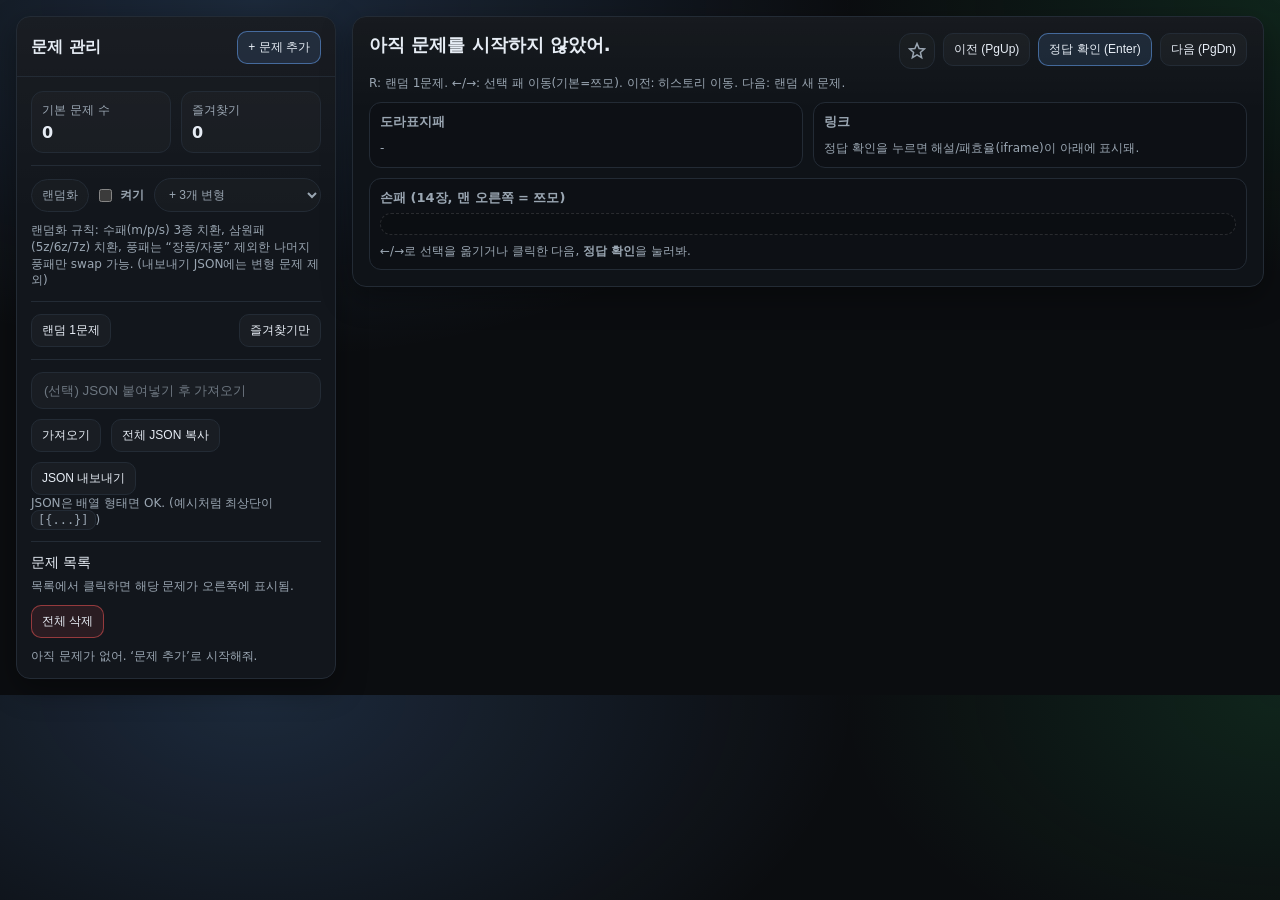
==== index.html @ 734216d0 "rename html" ====
<!doctype html>
<html lang="ko">
<head>
  <meta charset="utf-8" />
  <meta name="viewport" content="width=device-width, initial-scale=1" />
  <title>나니키루 플래시카드</title>
  <style>
    :root{
      --bg:#0b0d10; --panel:#12161c; --panel2:#0f1318;
      --text:#e7edf5; --muted:#9aa6b2; --line:#232b35;
      --accent:#6aa9ff; --good:#2ecc71; --bad:#ff5a5a;
      --shadow: 0 10px 30px rgba(0,0,0,.35);
      --radius: 14px;
      color-scheme: dark;
    }
    *{box-sizing:border-box}
    body{
      margin:0; font-family: ui-sans-serif, system-ui, -apple-system, Segoe UI, Roboto, "Noto Sans KR", sans-serif;
      background: radial-gradient(1000px 600px at 20% 0%, rgba(106,169,255,.18), transparent 60%),
                  radial-gradient(800px 500px at 100% 0%, rgba(46,204,113,.12), transparent 55%),
                  var(--bg);
      color:var(--text);
    }
    a{color:var(--accent); text-decoration:none}
    a:hover{text-decoration:underline}
    code{padding:2px 6px; border:1px solid var(--line); border-radius:8px; background: rgba(255,255,255,.03)}
    .app{
      display:grid;
      grid-template-columns: 320px 1fr;
      gap:16px;
      padding:16px;
      max-width: 1280px;
      margin:0 auto;
    }
    .panel{
      background: linear-gradient(180deg, rgba(255,255,255,.03), transparent 30%), var(--panel);
      border:1px solid var(--line);
      border-radius: var(--radius);
      box-shadow: var(--shadow);
      overflow:hidden;
    }
    .panel .hd{
      padding:14px 14px 12px;
      border-bottom:1px solid var(--line);
      display:flex; align-items:center; justify-content:space-between; gap:10px;
    }
    .panel .hd .title{font-weight:700}
    .panel .bd{padding:14px}
    .btn{
      appearance:none; border:1px solid var(--line);
      background: rgba(255,255,255,.03);
      color:var(--text);
      padding:10px 12px;
      border-radius: 12px;
      cursor:pointer;
      display:inline-flex; align-items:center; gap:8px;
      transition: transform .05s ease, border-color .15s ease, background .15s ease;
      user-select:none;
    }
    .btn:hover{border-color:#34506b; background: rgba(106,169,255,.08)}
    .btn:active{transform: translateY(1px)}
    .btn.primary{border-color: rgba(106,169,255,.5); background: rgba(106,169,255,.12)}
    .btn.danger{border-color: rgba(255,90,90,.5); background: rgba(255,90,90,.10)}
    .btn.small{padding:7px 10px; border-radius:10px; font-size: 12px}
    .btn.icon{padding:8px 10px}
    .row{display:flex; gap:10px; flex-wrap:wrap; align-items:center}
    .col{display:flex; flex-direction:column; gap:10px}
    .muted{color:var(--muted); font-size:12px; line-height:1.4}
    .hr{height:1px; background:var(--line); margin:12px 0}
    .chip{
      display:inline-flex; align-items:center; gap:6px;
      padding:6px 10px; border:1px solid var(--line);
      border-radius: 999px; background: rgba(255,255,255,.03);
      font-size:12px; color:var(--muted);
    }
    .stat{
      display:grid; grid-template-columns: 1fr 1fr;
      gap:10px;
    }
    .stat .box{
      border:1px solid var(--line);
      border-radius: 12px;
      padding:10px;
      background: rgba(255,255,255,.02);
    }
    .stat .k{font-size:12px; color:var(--muted)}
    .stat .v{font-size:16px; font-weight:700; margin-top:4px}

    .list{display:flex; flex-direction:column; gap:10px}
    .item{
      border:1px solid var(--line);
      border-radius: 12px;
      padding:10px;
      background: rgba(0,0,0,.12);
      display:flex; align-items:flex-start; justify-content:space-between; gap:10px;
    }
    .item .meta{display:flex; flex-direction:column; gap:6px}
    .item .name{font-weight:700}

    .star{
      width:36px; height:36px;
      border-radius: 12px;
      display:inline-flex; align-items:center; justify-content:center;
      border:1px solid var(--line);
      background: rgba(255,255,255,.02);
      cursor:pointer;
    }
    .star.on{border-color: rgba(255,211,77,.65); background: rgba(255,211,77,.12)}
    .star svg{width:18px; height:18px}

    .main{display:flex; flex-direction:column; gap:16px}
    .card{
      padding:16px;
      border:1px solid var(--line);
      border-radius: var(--radius);
      background: linear-gradient(180deg, rgba(255,255,255,.03), transparent 35%), var(--panel2);
      box-shadow: var(--shadow);
    }
    .card .top{
      display:flex; justify-content:space-between; align-items:flex-start; gap:10px;
      margin-bottom:12px;
    }
    .h1{font-size:18px; font-weight:800; margin:0 0 6px}
    .meta2{display:flex; flex-wrap:wrap; gap:8px}

    .tilesWrap{
      display:flex; align-items:flex-end; gap:6px; flex-wrap:wrap;
      padding:10px;
      border:1px dashed rgba(255,255,255,.12);
      border-radius: 14px;
      background: rgba(0,0,0,.12);
    }
    .tileBtn{
      border:none; background:transparent; padding:0; cursor:pointer; position:relative; outline:none;
      display:inline-block; /* ✅ 추가: 선택/정답 하이라이트 안정화 */
    }
    .tileBtn.selected::after{
      content:""; position:absolute; inset:-4px;
      border:2px solid rgba(106,169,255,.9);
      border-radius: 12px; pointer-events:none;
      box-shadow: 0 0 0 3px rgba(106,169,255,.15);
    }
    .tileBtn.correct::after{
      content:""; position:absolute; inset:-4px;
      border:2px solid rgba(46,204,113,.95);
      border-radius: 12px; pointer-events:none;
      box-shadow: 0 0 0 3px rgba(46,204,113,.15);
    }
    .tileBtn.wrong::after{
      content:""; position:absolute; inset:-4px;
      border:2px solid rgba(255,90,90,.95);
      border-radius: 12px; pointer-events:none;
      box-shadow: 0 0 0 3px rgba(255,90,90,.12);
    }

    .tileFace{
      width:54px;
      height:80px;
      border-radius:10px;
      border:1px solid rgba(255,255,255,.10);
      box-shadow: 0 6px 18px rgba(0,0,0,.25);
      position:relative;
      overflow:hidden;
      background-color:#ffffff;
      background-image: url("https://raw.githubusercontent.com/FluffyStuff/riichi-mahjong-tiles/master/Regular/Front.svg");
      background-repeat:no-repeat;
      background-position:center;
      background-size:cover;
    }
    .tileSvg{
      position:absolute; inset:0; width:100%; height:100%;
      display:block; object-fit:contain; pointer-events:none;
    }
    .tileTextFallback{
      position:absolute; inset:0; display:flex; align-items:center; justify-content:center;
      font-weight:900; color:#111;
    }
    .tileBtn.tsumo .tileFace{
      transform: translateY(-6px);
      border-color: rgba(106,169,255,.4);
    }

    .result{
      margin-top:12px;
      border:1px solid var(--line);
      border-radius: 14px;
      padding:12px;
      background: rgba(255,255,255,.02);
      display:flex;
      flex-direction:column;
      gap:10px;
    }
    .result .rowLine{display:flex; flex-wrap:wrap; gap:10px; align-items:center}
    .badge{
      padding:6px 10px; border-radius:999px;
      border:1px solid var(--line);
      background: rgba(255,255,255,.03);
      font-size:12px; color:var(--muted);
    }
    .badge.good{border-color: rgba(46,204,113,.4); color: #bff3d2; background: rgba(46,204,113,.10)}
    .badge.bad{border-color: rgba(255,90,90,.45); color: #ffd2d2; background: rgba(255,90,90,.10)}
    .twoCol{display:grid; grid-template-columns: 1fr 1fr; gap:10px}
    .box{
      border:1px solid var(--line);
      border-radius: 12px;
      padding:10px;
      background: rgba(0,0,0,.14);
    }
    .box h3{margin:0 0 6px; font-size:13px; color:var(--muted); font-weight:700}
    .box .big{font-size:14px; line-height:1.5; white-space:pre-wrap}

    /* Modal */
    .modalOverlay{
      position:fixed; inset:0;
      background: rgba(0,0,0,.58);
      display:none;
      align-items:flex-start;
      justify-content:center;
      padding:16px;
      z-index:1000;
      overflow:auto;
    }
    .modalOverlay.show{display:flex}
    .modal{
      width:min(860px, 100%);
      background: var(--panel);
      border:1px solid var(--line);
      border-radius: 18px;
      box-shadow: var(--shadow);
      overflow:hidden;

      margin:16px auto;
      max-height: calc(100vh - 32px);
      display:flex;
      flex-direction:column;
    }
    .modal .hd{
      padding:14px 16px;
      border-bottom:1px solid var(--line);
      display:flex; align-items:center; justify-content:space-between; gap:10px;
    }
    .modal .bd{
      padding:16px;
      overflow:auto;
    }
    .modal .ft{
      padding:14px 16px;
      border-top:1px solid var(--line);
      display:flex; align-items:center; justify-content:space-between; gap:10px;
      background: rgba(0,0,0,.10);
      position:sticky; bottom:0;
    }
    .grid{display:grid; grid-template-columns: 1fr 1fr; gap:12px}
    .field{display:flex; flex-direction:column; gap:6px}
    label{font-size:12px; color:var(--muted); font-weight:700}
    input, select, textarea{
      width:100%;
      padding:10px 12px;
      border-radius: 12px;
      border:1px solid var(--line);
      background: rgba(255,255,255,.03);
      color: var(--text);
      outline:none;
    }
    select, option{
      background-color:#12161c;
      color:#e7edf5;
    }
    textarea{min-height: 180px; resize: vertical}
    input::placeholder, textarea::placeholder{color: rgba(154,166,178,.65)}
    .help{font-size:12px; color: var(--muted)}
    .footerNote{font-size:12px; color: var(--muted); line-height:1.4}
    .pill{
      padding:7px 10px;
      border-radius: 999px;
      border:1px solid var(--line);
      background: rgba(255,255,255,.02);
      font-size:12px;
      color: var(--muted);
    }

    #problemList{
      max-height: 52vh;
      overflow:auto;
      padding-right:6px;
    }
    #problemList::-webkit-scrollbar{ width:10px; }
    #problemList::-webkit-scrollbar-thumb{
      background: rgba(255,255,255,.10);
      border-radius: 999px;
    }
    #problemList::-webkit-scrollbar-thumb:hover{ background: rgba(255,255,255,.18); }

    @media (max-width: 900px){
      .app{grid-template-columns: 1fr}
      .grid{grid-template-columns: 1fr}
      .twoCol{grid-template-columns: 1fr}
    }
  </style>
</head>

<body>
  <div class="app">
    <section class="panel">
      <div class="hd">
        <div class="title">문제 관리</div>
        <button class="btn primary small" id="btnOpenAdd">+ 문제 추가</button>
      </div>
      <div class="bd">
        <div class="stat">
          <div class="box">
            <div class="k">기본 문제 수</div>
            <div class="v" id="statBase">0</div>
          </div>
          <div class="box">
            <div class="k">즐겨찾기</div>
            <div class="v" id="statFav">0</div>
          </div>
        </div>

        <div class="hr"></div>

        <div class="col">
          <div class="row">
            <span class="pill">랜덤화</span>
            <label style="display:flex; align-items:center; gap:8px; margin:0; font-size:12px; color:var(--muted); font-weight:700">
              <input type="checkbox" id="toggleRandomize" style="width:auto; margin:0" />
              켜기
            </label>
            <select id="randomizeCount" class="pill" style="flex:1; padding:8px 10px">
              <option value="1">기본만</option>
              <option value="3" selected>+ 3개 변형</option>
              <option value="5">+ 5개 변형</option>
              <option value="10">+ 10개 변형</option>
            </select>
          </div>
          <div class="muted">
            랜덤화 규칙: 수패(m/p/s) 3종 치환, 삼원패(5z/6z/7z) 치환,
            풍패는 “장풍/자풍” 제외한 나머지 풍패만 swap 가능.
            (내보내기 JSON에는 변형 문제 제외)
          </div>
        </div>

        <div class="hr"></div>

        <div class="row" style="justify-content:space-between">
          <button class="btn small" id="btnStart">랜덤 1문제</button>
          <button class="btn small" id="btnStartFav">즐겨찾기만</button>
        </div>

        <div class="hr"></div>

        <div class="row">
          <input id="importJsonText" placeholder="(선택) JSON 붙여넣기 후 가져오기" />
          <button class="btn small" id="btnImport">가져오기</button>
          <button class="btn small" id="btnCopyAllJsonMain">전체 JSON 복사</button>
          <button class="btn small" id="btnDownloadAllJsonMain">JSON 내보내기</button>
        </div>
        <div class="muted">JSON은 배열 형태면 OK. (예시처럼 최상단이 <code>[{...}]</code>)</div>

        <div class="hr"></div>

        <div class="row" style="justify-content:space-between; align-items:flex-end">
          <div class="col" style="gap:6px">
            <div class="title" style="font-size:14px">문제 목록</div>
            <div class="muted">목록에서 클릭하면 해당 문제가 오른쪽에 표시됨.</div>
          </div>
          <button class="btn danger small" id="btnClearAll">전체 삭제</button>
        </div>

        <div class="list" id="problemList" style="margin-top:10px"></div>
      </div>
    </section>

    <main class="main">
      <section class="card" id="flashcard">
        <div class="top">
          <div>
            <h1 class="h1" id="qTitle">아직 문제를 시작하지 않았어.</h1>
            <div class="meta2" id="qMeta"></div>
          </div>

          <div class="row" style="gap:8px; align-items:flex-start">
            <button class="star" id="btnFavInCard" title="현재 문제 즐겨찾기">
              <svg viewBox="0 0 24 24" fill="none" stroke="#9aa6b2" stroke-width="2">
                <path d="M12 17.3l-6.18 3.7 1.64-7.03L2 9.24l7.19-.61L12 2l2.81 6.63 7.19.61-5.46 4.73 1.64 7.03z"/>
              </svg>
            </button>
            <button class="btn small" id="btnPrev" disabled title="이전: 방금까지 풀었던 문제 히스토리로 이동 (PgUp)">이전 (PgUp)</button>
            <button class="btn primary small" id="btnReveal" disabled title="정답 확인 (Enter)">정답 확인 (Enter)</button>
            <button class="btn small" id="btnNext" disabled title="다음: 랜덤으로 새 문제를 가져옴 (PgDn)">다음 (PgDn)</button>
          </div>
        </div>

        <div class="muted" style="margin-top:-6px; margin-bottom:10px">
          R: 랜덤 1문제. ←/→: 선택 패 이동(기본=쯔모). 이전: 히스토리 이동. 다음: 랜덤 새 문제.
        </div>

        <div class="twoCol">
          <div class="box">
            <h3>도라표지패</h3>
            <div class="rowLine" id="doraBox"></div>
          </div>
          <div class="box">
            <h3>링크</h3>
            <div class="rowLine" id="linksBox">
              <span class="muted">정답 확인을 누르면 해설/패효율(iframe)이 아래에 표시돼.</span>
            </div>
          </div>
        </div>

        <div style="height:10px"></div>

        <div class="box">
          <h3>손패 (14장, 맨 오른쪽 = 쯔모)</h3>
          <div class="tilesWrap" id="tiles"></div>
          <div class="muted" style="margin-top:8px">←/→로 선택을 옮기거나 클릭한 다음, <b>정답 확인</b>을 눌러봐.</div>
        </div>

        <div class="result" id="result" style="display:none"></div>
      </section>
    </main>
  </div>

  <div class="modalOverlay" id="modalOverlay" aria-hidden="true">
    <div class="modal" role="dialog" aria-modal="true" aria-labelledby="modalTitle">
      <div class="hd">
        <div class="title" id="modalTitle">문제 추가</div>
        <button class="btn icon" id="btnCloseModal" aria-label="닫기">✕</button>
      </div>

      <div class="bd">
        <div class="grid">
          <div class="field">
            <label>문제 이름</label>
            <input id="fTitle" placeholder="예: 타쯔오버에서 뭐 버리나?" />
          </div>

          <div class="field">
            <label>장풍(국)</label>
            <select id="fRound">
              <option>동1국</option><option>동2국</option><option>동3국</option><option>동4국</option>
              <option>남1국</option><option>남2국</option><option>남3국</option><option>남4국</option>
            </select>
          </div>

          <div class="field">
            <label>현재 순</label>
            <select id="fTurn"></select>
            <div class="help">예: 1순, 2순… (여기서는 숫자만 저장)</div>
          </div>

          <div class="field">
            <label>자풍</label>
            <select id="fSeatWind">
              <option value="동">동</option>
              <option value="남">남</option>
              <option value="서" selected>서</option>
              <option value="북">북</option>
            </select>
          </div>

          <div class="field">
            <label>도라표지패</label>
            <input id="fDora" placeholder="예: 9s / 0p / 7z" />
            <div class="help">m/p/s/z 표기. 적5는 0.</div>
          </div>

          <div class="field">
            <label>정답(버릴 패)</label>
            <input id="fAnswer" placeholder="예: 1m (여러개면 1m,9m 처럼)" />
          </div>

          <div class="field" style="grid-column: 1 / -1">
            <label>패 상황 (한 줄)</label>
            <input id="fHand" placeholder="예: 129m0789p3468s44z7m" />
            <div class="help">
              m=만, p=통, s=삭, z=자패(1z동 2z남 3z서 4z북 5z백 6z발 7z중), 적도라=0. 맨 오른쪽이 쯔모패.
            </div>
          </div>

          <div class="field" style="grid-column: 1 / -1">
            <label>해설 링크 (선택)</label>
            <input id="fLink" placeholder="예: https://..." />
          </div>

          <div class="field" style="grid-column: 1 / -1">
            <label>문제 해설 글 (선택, 길게)</label>
            <textarea id="fExplanation" placeholder="해설을 여기에 적어도 되고, 링크만 넣어도 돼."></textarea>
          </div>
        </div>

        <div class="hr"></div>

        <div class="row" style="justify-content:space-between">
          <div class="footerNote">※ 패효율 iframe은 자동 생성(표시만 안 함): <code>https://tenhou.net/2/?q=손패</code></div>
          <div class="row">
            <button class="btn small" id="btnCopyCurrentJsonInModal">현재 JSON 복사</button>
          </div>
        </div>
      </div>

      <div class="ft">
        <div class="muted">저장 시 로컬스토리지에 보관됨.</div>
        <div class="row">
          <button class="btn" id="btnCancelModal">취소</button>
          <button class="btn primary" id="btnSave">저장</button>
        </div>
      </div>
    </div>
  </div>

<script>
const TILESET = {
  base: "https://raw.githubusercontent.com/FluffyStuff/riichi-mahjong-tiles/master/Regular/",
  ext: "svg",
};

function tileAssetNameFromCode(code){
  const m = String(code).match(/^([0-9])([mpsz])$/);
  if(!m) return null;
  const num = m[1];
  const suit = m[2];

  if(suit === "m" || suit === "p" || suit === "s"){
    const suitName = suit === "m" ? "Man" : (suit === "p" ? "Pin" : "Sou");
    if(num === "0") return `${suitName}5-Dora`;
    return `${suitName}${num}`;
  }
  const zMap = { "1":"Ton","2":"Nan","3":"Shaa","4":"Pei","5":"Haku","6":"Hatsu","7":"Chun" };
  return zMap[num] || null;
}
function tileImgUrl(code){
  const name = tileAssetNameFromCode(code);
  if(!name) return null;
  return `${TILESET.base}${name}.${TILESET.ext}`;
}

const LS_KEY = "nanikiru.baseProblems.v1";
function loadBaseProblems(){
  try{
    const raw = localStorage.getItem(LS_KEY);
    if(!raw) return [];
    const arr = JSON.parse(raw);
    if(!Array.isArray(arr)) return [];
    return arr;
  }catch{ return []; }
}
function saveBaseProblems(arr){
  localStorage.setItem(LS_KEY, JSON.stringify(arr));
}

const SUITS = new Set(["m","p","s","z"]);
const WIND_KR = ["동","남","서","북"];
function cleanMpsz(str){
  return (str||"").trim().replace(/\s+/g,"").replace(/\|/g,"");
}
function parseMpszHand(handStr){
  const s = cleanMpsz(handStr);
  let digits = "";
  const tiles = [];
  for(const ch of s){
    if(/[0-9]/.test(ch)){ digits += ch; continue; }
    if(SUITS.has(ch)){
      if(!digits) throw new Error("수패/자패 숫자 뒤에 m/p/s/z가 와야 해.");
      for(const d of digits) tiles.push(`${d}${ch}`);
      digits = "";
      continue;
    }
    throw new Error(`허용되지 않는 문자: ${ch}`);
  }
  if(digits) throw new Error("마지막에 m/p/s/z가 빠졌어.");
  return tiles;
}
function isTileCode(t){
  return /^[0-9][mpsz]$/.test(t);
}
function normalizeRound(roundStr){ return roundStr; }
function tenhouUrlFromHand(handStr){
  const q = encodeURIComponent(cleanMpsz(handStr));
  return `https://tenhou.net/2/?q=${q}`;
}

const SUIT_PRIORITY = { m: 0, p: 1, s: 2, z: 3 };
function sortKey(tile){
  const num = parseInt(tile[0], 10);
  const suit = tile[1];
  const n = (num === 0 ? 5 : num);
  return [SUIT_PRIORITY[suit] ?? 9, n, tile];
}
function orderTilesForDisplay(handStr){
  const tiles = parseMpszHand(handStr);
  if(tiles.length === 0) return tiles;
  const tsumo = tiles[tiles.length - 1];
  const rest = tiles.slice(0, -1);
  rest.sort((a,b)=>{
    const ka = sortKey(a), kb = sortKey(b);
    for(let i=0;i<ka.length;i++){
      if(ka[i] < kb[i]) return -1;
      if(ka[i] > kb[i]) return 1;
    }
    return 0;
  });
  return [...rest, tsumo];
}

function roundWindFromRound(roundStr){
  if(String(roundStr).startsWith("동")) return "1z";
  if(String(roundStr).startsWith("남")) return "2z";
  return "1z";
}
function seatWindToZ(seatWindKr){
  const idx = WIND_KR.indexOf(seatWindKr);
  return `${idx+1}z`;
}
function applyMappingToTile(tile, map){
  const m = tile.match(/^([0-9])([mpsz])$/);
  if(!m) return tile;
  const num = m[1], suit = m[2];

  if(suit === "m" || suit === "p" || suit === "s"){
    const newSuit = map.suit?.[suit] || suit;
    return `${num}${newSuit}`;
  }
  const z = `${num}z`;
  if(map.dragon && (z==="5z"||z==="6z"||z==="7z")) return map.dragon[z] || z;
  if(map.wind && (z==="1z"||z==="2z"||z==="3z"||z==="4z")) return map.wind[z] || z;
  return z;
}
function tilesToMpszString(tiles){
  let out = "", buf = "", curSuit = null;
  for(const t of tiles){
    const m = t.match(/^([0-9])([mpsz])$/);
    if(!m) continue;
    const d = m[1], s = m[2];
    if(curSuit === null){ curSuit = s; buf = d; }
    else if(s === curSuit){ buf += d; }
    else{ out += buf + curSuit; curSuit = s; buf = d; }
  }
  if(curSuit !== null) out += buf + curSuit;
  return out;
}
function applyMappingToHandStr(handStr, map){
  const tiles = parseMpszHand(handStr);
  const mapped = tiles.map(t => applyMappingToTile(t, map));
  return tilesToMpszString(mapped);
}
function randomPermutation(arr){
  const a = [...arr];
  for(let i=a.length-1;i>0;i--){
    const j = Math.floor(Math.random()*(i+1));
    [a[i],a[j]] = [a[j],a[i]];
  }
  return a;
}
function makeRandomMapForProblem(base){
  const suits = ["m","p","s"];
  const perm = randomPermutation(suits);
  const suitMap = { m: perm[0], p: perm[1], s: perm[2] };

  const dragons = ["5z","6z","7z"];
  const dperm = randomPermutation(dragons);
  const dragonMap = { "5z": dperm[0], "6z": dperm[1], "7z": dperm[2] };

  const fixed = new Set([roundWindFromRound(base.round), seatWindToZ(base.seatWind)]);
  const winds = ["1z","2z","3z","4z"];
  const free = winds.filter(w => !fixed.has(w));
  const windMap = {};
  if(free.length === 2 && Math.random() < 0.5){
    windMap[free[0]] = free[1];
    windMap[free[1]] = free[0];
  }
  return { suit: suitMap, dragon: dragonMap, wind: windMap };
}
function makeVariantProblem(base){
  const map = makeRandomMapForProblem(base);
  const v = structuredClone(base);
  v._isVariant = true;
  v._baseId = base.id;
  v._map = map;
  v.hand = applyMappingToHandStr(base.hand, map);
  v.answer = applyMappingToTile(base.answer, map);
  v.doraIndicator = applyMappingToTile(base.doraIndicator, map);
  return v;
}

let baseProblems = loadBaseProblems();
let quizPool = [];
let history = [];
let idx = -1;
let revealed = false;
let selected = null;
let selectedIndex = null;

function rebuildQuizPool(){
  const enable = document.getElementById("toggleRandomize").checked;
  const n = parseInt(document.getElementById("randomizeCount").value, 10) || 1;
  const pool = [];
  for(const p of baseProblems){
    pool.push({...p, _isVariant:false});
    if(enable && n > 1){
      for(let i=0;i<n;i++) pool.push(makeVariantProblem(p));
    }
  }
  quizPool = pool;
}

const $ = (id)=>document.getElementById(id);

function setStats(){
  $("statBase").textContent = baseProblems.length;
  $("statFav").textContent = baseProblems.filter(p=>p.isFavorite).length;
}

function getBaseProblemRefFromAny(q){
  if(!q) return null;
  const id = q._isVariant ? q._baseId : q.id;
  return baseProblems.find(p => p.id === id) || null;
}

function setStarButtonVisual(isOn){
  const btn = $("btnFavInCard");
  if(!btn) return;
  btn.classList.toggle("on", !!isOn);
  const svg = btn.querySelector("svg");
  if(svg){
    svg.setAttribute("fill", isOn ? "#ffd34d" : "none");
    svg.setAttribute("stroke", isOn ? "#ffd34d" : "#9aa6b2");
  }
}

function syncCardFavoriteButton(){
  const q = history[idx];
  const ref = getBaseProblemRefFromAny(q);
  setStarButtonVisual(ref ? !!ref.isFavorite : false);
}

function loadSpecificProblem(baseProblem){
  if(!baseProblem) return;
  history = [{...baseProblem, _isVariant:false}];
  idx = 0;
  renderCurrent();
}

function renderProblemList(){
  const root = $("problemList");
  root.innerHTML = "";
  if(baseProblems.length === 0){
    const div = document.createElement("div");
    div.className = "muted";
    div.textContent = "아직 문제가 없어. ‘문제 추가’로 시작해줘.";
    root.appendChild(div);
    return;
  }

  for(const p of baseProblems){
    const it = document.createElement("div");
    it.className = "item";
    it.style.cursor = "pointer";
    it.title = "클릭하면 이 문제를 불러옵니다";
    it.addEventListener("click", ()=> loadSpecificProblem(p));

    const left = document.createElement("div");
    left.className = "meta";

    const name = document.createElement("div");
    name.className = "name";
    name.textContent = p.title || "(제목 없음)";
    left.appendChild(name);

    const right = document.createElement("div");
    right.className = "row";
    right.style.gap = "8px";

    const star = document.createElement("button");
    star.className = "star" + (p.isFavorite ? " on": "");
    star.innerHTML = `
      <svg viewBox="0 0 24 24" fill="${p.isFavorite ? "#ffd34d":"none"}" stroke="${p.isFavorite ? "#ffd34d":"#9aa6b2"}" stroke-width="2">
        <path d="M12 17.3l-6.18 3.7 1.64-7.03L2 9.24l7.19-.61L12 2l2.81 6.63 7.19.61-5.46 4.73 1.64 7.03z"/>
      </svg>
    `;
    star.title = "즐겨찾기";
    star.addEventListener("click", (e)=>{
      e.stopPropagation();
      p.isFavorite = !p.isFavorite;
      saveBaseProblems(baseProblems);
      setStats();
      renderProblemList();
      syncCardFavoriteButton();
    });

    const del = document.createElement("button");
    del.className = "btn small danger";
    del.textContent = "삭제";
    del.addEventListener("click", (e)=>{
      e.stopPropagation();
      if(!confirm("이 문제를 삭제할까?")) return;
      baseProblems = baseProblems.filter(x=>x.id !== p.id);
      saveBaseProblems(baseProblems);
      setStats();
      renderProblemList();
      rebuildQuizPool();

      const cur = history[idx];
      if(cur && ((!cur._isVariant && cur.id === p.id) || (cur._isVariant && cur._baseId === p.id))){
        history = [];
        idx = -1;
        setCardEmpty();
      }
    });

    right.appendChild(star);
    right.appendChild(del);

    it.appendChild(left);
    it.appendChild(right);
    root.appendChild(it);
  }
}

function tileEl(tile, opts={}){
  const btn = document.createElement("button");
  btn.className = "tileBtn" + (opts.tsumo ? " tsumo" : "");
  btn.type = "button";
  btn.dataset.tile = tile;

  const face = document.createElement("div");
  face.className = "tileFace";

  const url = tileImgUrl(tile);
  const img = document.createElement("img");
  img.className = "tileSvg";
  img.alt = tile;
  if(url) img.src = url;

  img.onerror = () => {
    const t = document.createElement("div");
    t.className = "tileTextFallback";
    t.textContent = tile;
    face.appendChild(t);
    img.remove();
  };

  face.appendChild(img);
  btn.appendChild(face);
  return btn;
}

function setCardEmpty(){
  $("qTitle").textContent = "아직 문제를 시작하지 않았어.";
  $("qMeta").innerHTML = "";
  $("tiles").innerHTML = "";
  $("doraBox").innerHTML = `<span class="muted">-</span>`;
  $("linksBox").innerHTML = `<span class="muted">정답 확인을 누르면 해설/패효율(iframe)이 아래에 표시돼.</span>`;
  $("result").style.display = "none";
  $("btnReveal").disabled = true;
  $("btnNext").disabled = true;
  $("btnPrev").disabled = true;
  setStarButtonVisual(false);

  revealed = false;
  selected = null;
  selectedIndex = null;
}

function highlightSelectedTile(){
  const all = [...$("tiles").querySelectorAll(".tileBtn")];
  all.forEach(x=>x.classList.remove("selected"));
  if(selectedIndex === null) return;
  const b = all.find(x => Number(x.dataset.index) === selectedIndex);
  if(b) b.classList.add("selected");
}

function renderCurrent(){
  const p = history[idx];
  if(!p){ setCardEmpty(); return; }

  revealed = false;
  $("result").style.display = "none";
  $("btnReveal").disabled = false;
  $("btnNext").disabled = true;
  $("btnPrev").disabled = idx <= 0;

  $("qTitle").textContent = p.title || "(제목 없음)";
  $("qMeta").innerHTML = "";
  const meta = [`${p.round}`, `${p.turn}순`, `자풍 ${p.seatWind}`, p._isVariant ? "랜덤화 변형" : "기본 문제"];
  for(const m of meta){
    const sp = document.createElement("span");
    sp.className = "chip";
    sp.textContent = m;
    $("qMeta").appendChild(sp);
  }

  $("doraBox").innerHTML = "";
  if(p.doraIndicator && isTileCode(p.doraIndicator)){
    $("doraBox").appendChild(tileEl(p.doraIndicator, {tsumo:false}));
    const t = document.createElement("span");
    t.className = "badge";
    t.textContent = p.doraIndicator;
    $("doraBox").appendChild(t);
  }else{
    $("doraBox").innerHTML = `<span class="muted">도라표지패가 없거나 형식이 잘못됨</span>`;
  }

  $("linksBox").innerHTML = `<span class="muted">정답 확인을 누르면 해설 링크/패효율(iframe)이 표시돼.</span>`;

  const tiles = orderTilesForDisplay(p.hand);
  $("tiles").innerHTML = "";

  tiles.forEach((t,i)=>{
    const btn = tileEl(t, {tsumo: i === tiles.length-1});
    btn.dataset.index = String(i);

    btn.addEventListener("click", ()=>{
      if(revealed) return;
      selectedIndex = i;
      selected = tiles[selectedIndex];
      highlightSelectedTile();
    });

    $("tiles").appendChild(btn);
  });

  // ✅ 기본 선택 = 쯔모
  selectedIndex = tiles.length ? tiles.length - 1 : null;
  selected = (selectedIndex !== null) ? tiles[selectedIndex] : null;
  highlightSelectedTile();

  syncCardFavoriteButton();
}

function escapeHtml(s){
  return String(s)
    .replaceAll("&","&amp;")
    .replaceAll("<","&lt;")
    .replaceAll(">","&gt;")
    .replaceAll('"',"&quot;")
    .replaceAll("'","&#39;");
}

function parseAnswerList(answerStr){
  const s = String(answerStr || "");
  const matches = s.match(/[0-9][mpsz]/g);
  return matches ? [...new Set(matches)] : [];
}

function reveal(){
  const p = history[idx];
  if(!p) return;

  // 기본 선택(쯔모) 포함
  if(selectedIndex === null || !selected){
    alert("선택된 패가 없어. (버그)"); 
    return;
  }

  revealed = true;

  const answers = parseAnswerList(p.answer);
  const correctOne = answers[0] || p.answer;
  const ok = answers.length ? answers.includes(selected) : (selected === p.answer);

  const btns = [...$("tiles").querySelectorAll(".tileBtn")];
  btns.forEach(b=>b.classList.remove("correct","wrong"));

  // ✅ 내가 고른 '그 인덱스' 버튼에 하이라이트
  const pickedBtn = btns.find(b => Number(b.dataset.index) === selectedIndex);
  if(pickedBtn) pickedBtn.classList.add(ok ? "correct" : "wrong");

  // ✅ 오답이면 정답패(여러 장 있어도 1장만) 녹색 하이라이트
  if(!ok){
    const correctBtn = btns.find(b => (b.dataset.tile || "").trim() === String(correctOne).trim());
    if(correctBtn) correctBtn.classList.add("correct");
  }

  const tenhou = tenhouUrlFromHand(p.hand) + "#m2";

  $("result").style.display = "flex";
  $("result").innerHTML = `
    <div class="rowLine">
      <span class="badge ${ok ? "good":"bad"}">${ok ? "정답!" : "오답"}</span>
      <span class="badge">내 선택: <b>${selected}</b></span>
      <span class="badge">정답: <b>${escapeHtml(answers.length ? answers.join(", ") : p.answer)}</b></span>
      <span class="badge">도라표지: <b>${p.doraIndicator || "-"}</b></span>
    </div>

    <div class="rowLine" style="margin-top:2px">
      <span class="badge">해설 링크</span>
      ${
        p.explanationLink
          ? `<a href="${p.explanationLink}" target="_blank" rel="noreferrer">${p.explanationLink}</a>`
          : `<span class="muted">없음</span>`
      }
    </div>

    <div class="twoCol">
      <div class="box">
        <h3>해설</h3>
        <div class="big">${p.explanation ? escapeHtml(p.explanation) : `<span class="muted">해설 글 없음</span>`}</div>
      </div>

      <div class="box">
        <h3>패효율 (Tenhou iframe)</h3>
        <iframe
          title="Tenhou"
          src="${tenhou}"
          style="width:100%; height:520px; border:1px solid var(--line); border-radius:12px; background:#fff"
          loading="lazy"
          referrerpolicy="no-referrer"
        ></iframe>
        <div class="muted" style="margin-top:6px">
          ※ iframe 내부 텍스트 자동 복사/읽기는 동일 출처 정책 때문에 불가.
        </div>
      </div>
    </div>
  `;

  $("btnNext").disabled = false;
}

function pickRandom(pool){
  if(pool.length === 0) return null;
  return pool[Math.floor(Math.random()*pool.length)];
}
function startRandom(favoritesOnly=false){
  rebuildQuizPool();
  const pool = favoritesOnly ? quizPool.filter(p=>p.isFavorite && !p._isVariant) : quizPool;
  if(pool.length === 0){
    alert("선택한 조건의 문제가 없어. (즐겨찾기만 시작이면 즐겨찾기 문제를 먼저 추가해줘)");
    return;
  }
  const q = pickRandom(pool);
  history = [q];
  idx = 0;
  renderCurrent();
}
function nextRandom(){
  rebuildQuizPool();
  const pool = quizPool;
  if(pool.length === 0) return;
  const q = pickRandom(pool);
  history = history.slice(0, idx+1);
  history.push(q);
  idx++;
  renderCurrent();
}
function prev(){
  if(idx <= 0) return;
  idx--;
  renderCurrent();
}

function openModal(){
  $("modalOverlay").classList.add("show");
  $("modalOverlay").setAttribute("aria-hidden","false");
}
function closeModal(){
  $("modalOverlay").classList.remove("show");
  $("modalOverlay").setAttribute("aria-hidden","true");
}
function resetAddForm(){
  $("fTitle").value = "";
  $("fRound").value = "동1국";
  $("fTurn").value = "1";
  $("fSeatWind").value = "서";
  $("fDora").value = "";
  $("fHand").value = "";
  $("fAnswer").value = "";
  $("fLink").value = "";
  $("fExplanation").value = "";
}

function saveFromForm(){
  const title = $("fTitle").value.trim();
  const round = normalizeRound($("fRound").value);
  const turn = parseInt($("fTurn").value, 10) || 1;
  const seatWind = $("fSeatWind").value;
  const dora = cleanMpsz($("fDora").value);
  const hand = cleanMpsz($("fHand").value);
  const answer = cleanMpsz($("fAnswer").value);
  const explanationLink = $("fLink").value.trim();
  const explanation = $("fExplanation").value;

  if(!hand) { alert("패 상황을 입력해줘."); return; }
  let tiles;
  try{ tiles = parseMpszHand(hand); }
  catch(e){ alert("패 상황 형식 오류: " + e.message); return; }
  if(tiles.length !== 14){
    alert(`손패는 14장이어야 해. 지금은 ${tiles.length}장으로 인식됨.`);
    return;
  }

  const answers = parseAnswerList(answer);
  if(answers.length === 0){
    alert("정답은 예: 1m / 0p / 7z (여러개면 1m,9m) 처럼 입력해줘.");
    return;
  }
  if(!dora || !isTileCode(dora)){
    alert("도라표지패는 예: 9s / 0p / 7z 처럼 2글자 형태로 입력해줘.");
    return;
  }
  if(!WIND_KR.includes(seatWind)){
    alert("자풍은 동/남/서/북 중 하나여야 해.");
    return;
  }

  const problem = {
    id: crypto.randomUUID(),
    title,
    round,
    turn,
    seatWind,
    doraIndicator: dora,
    hand,
    answer: answers.join(","),
    explanationLink,
    explanation,
    isFavorite: false,
  };

  baseProblems.unshift(problem);
  saveBaseProblems(baseProblems);
  setStats();
  renderProblemList();
  rebuildQuizPool();
  closeModal();
}

function exportJsonArrayForUser(){
  return baseProblems.map(p => ({
    title: p.title || "",
    round: p.round,
    turn: p.turn,
    seatWind: p.seatWind,
    doraIndicator: p.doraIndicator,
    hand: p.hand,
    answer: p.answer,
    explanationLink: p.explanationLink || "",
    explanation: p.explanation || "",
    isFavorite: !!p.isFavorite,
  }));
}
async function copyAllJson(){
  const text = JSON.stringify(exportJsonArrayForUser(), null, 2);
  try{
    await navigator.clipboard.writeText(text);
    alert("전체 JSON을 클립보드에 복사했어.");
  }catch{
    prompt("복사가 막혔어. 아래를 복사해줘:", text);
  }
}
function downloadAllJson(){
  const text = JSON.stringify(exportJsonArrayForUser(), null, 2);
  const blob = new Blob([text], {type:"application/json"});
  const url = URL.createObjectURL(blob);
  const a = document.createElement("a");
  a.href = url;
  a.download = "nanikiru_problems.json";
  document.body.appendChild(a);
  a.click();
  a.remove();
  URL.revokeObjectURL(url);
}
async function copyCurrentJsonFromForm(){
  const obj = {
    title: $("fTitle").value.trim(),
    round: normalizeRound($("fRound").value),
    turn: parseInt($("fTurn").value, 10) || 1,
    seatWind: $("fSeatWind").value,
    doraIndicator: cleanMpsz($("fDora").value),
    hand: cleanMpsz($("fHand").value),
    answer: cleanMpsz($("fAnswer").value),
    explanationLink: $("fLink").value.trim(),
    explanation: $("fExplanation").value,
    isFavorite: false
  };
  const text = JSON.stringify(obj, null, 2);
  try{
    await navigator.clipboard.writeText(text);
    alert("현재 입력중인 내용을 단일 JSON으로 복사했어.");
  }catch{
    prompt("복사가 막혔어. 아래를 복사해줘:", text);
  }
}
function importFromText(txt){
  let data;
  try{ data = JSON.parse(txt); }
  catch{ alert("JSON 파싱 실패"); return; }

  const arr = Array.isArray(data) ? data : (Array.isArray(data.problems) ? data.problems : null);
  if(!arr){ alert("가져올 JSON이 배열 형태가 아니야."); return; }

  const imported = [];
  for(const raw of arr){
    if(!raw) continue;

    const title = (raw.title ?? "").toString();
    const round = normalizeRound((raw.round ?? "동1국").toString());
    const turn = parseInt(raw.turn ?? 1, 10) || 1;
    const seatWind = (raw.seatWind ?? "동").toString();
    const dora = cleanMpsz(raw.doraIndicator ?? "");
    const hand = cleanMpsz(raw.hand ?? "");
    const answer = String(raw.answer ?? "");
    const explanationLink = (raw.explanationLink ?? "").toString();
    const explanation = (raw.explanation ?? "").toString();
    const isFavorite = !!raw.isFavorite;

    try{
      const tiles = parseMpszHand(hand);
      if(tiles.length !== 14) continue;
      const answers = parseAnswerList(answer);
      if(answers.length === 0) continue;
      if(!isTileCode(dora)) continue;
      if(!WIND_KR.includes(seatWind)) continue;

      imported.push({
        id: crypto.randomUUID(),
        title, round, turn, seatWind,
        doraIndicator: dora,
        hand,
        answer: answers.join(","),
        explanationLink, explanation, isFavorite,
      });
    }catch{}
  }

  if(imported.length === 0){
    alert("유효한 문제를 하나도 가져오지 못했어. (손패14장/정답/도라 형식 확인)");
    return;
  }

  baseProblems = [...imported, ...baseProblems];
  saveBaseProblems(baseProblems);
  setStats();
  renderProblemList();
  rebuildQuizPool();
  alert(`${imported.length}개 문제를 가져왔어.`);
}

function isTypingInInput(){
  const el = document.activeElement;
  if(!el) return false;
  const tag = el.tagName;
  return tag === "INPUT" || tag === "TEXTAREA" || el.isContentEditable;
}
window.addEventListener("keydown", (e)=>{
  const modalOpen = $("modalOverlay")?.classList.contains("show");
  if(modalOpen) return;
  if(isTypingInInput()) return;

  if(e.key === "Enter"){
    const btn = $("btnReveal");
    if(btn && !btn.disabled){ e.preventDefault(); btn.click(); }
  }
  if(e.key === "PageDown"){
    const btn = $("btnNext");
    if(btn && !btn.disabled){ e.preventDefault(); btn.click(); }
  }
  if(e.key === "PageUp"){
    const btn = $("btnPrev");
    if(btn && !btn.disabled){ e.preventDefault(); btn.click(); }
  }

  // ✅ R 키로 랜덤 1문제
  if(e.key === "r" || e.key === "R"){
    const btn = $("btnStart");
    if(btn && !btn.disabled){ e.preventDefault(); btn.click(); }
  }

  // ✅ 좌/우 화살표로 선택 이동
  if(e.key === "ArrowLeft" || e.key === "ArrowRight"){
    if(revealed) return;
    const btns = [...$("tiles").querySelectorAll(".tileBtn")];
    if(btns.length === 0) return;

    if(selectedIndex === null) selectedIndex = btns.length - 1;

    if(e.key === "ArrowLeft") selectedIndex = Math.max(0, selectedIndex - 1);
    if(e.key === "ArrowRight") selectedIndex = Math.min(btns.length - 1, selectedIndex + 1);

    selected = btns[selectedIndex]?.dataset.tile || selected;

    btns.forEach(b=>b.classList.remove("selected"));
    const picked = btns.find(b=>Number(b.dataset.index)===selectedIndex);
    if(picked) picked.classList.add("selected");

    e.preventDefault();
  }
});

function init(){
  const turnSel = $("fTurn");
  for(let i=1;i<=18;i++){
    const opt = document.createElement("option");
    opt.value = String(i);
    opt.textContent = `${i}순`;
    turnSel.appendChild(opt);
  }
  turnSel.value = "1";

  $("btnOpenAdd").addEventListener("click", ()=>{ resetAddForm(); openModal(); });
  $("btnCloseModal").addEventListener("click", closeModal);
  $("btnCancelModal").addEventListener("click", closeModal);
  $("modalOverlay").addEventListener("click", (e)=>{ if(e.target === $("modalOverlay")) closeModal(); });
  window.addEventListener("keydown", (e)=>{ if(e.key === "Escape" && $("modalOverlay").classList.contains("show")) closeModal(); });

  $("btnSave").addEventListener("click", saveFromForm);
  $("btnCopyCurrentJsonInModal").addEventListener("click", copyCurrentJsonFromForm);

  $("btnImport").addEventListener("click", ()=>{
    const txt = $("importJsonText").value.trim();
    if(!txt){ alert("가져올 JSON을 먼저 붙여넣어줘."); return; }
    importFromText(txt);
    $("importJsonText").value = "";
  });

  $("btnCopyAllJsonMain").addEventListener("click", copyAllJson);
  $("btnDownloadAllJsonMain").addEventListener("click", downloadAllJson);

  $("btnClearAll").addEventListener("click", ()=>{
    if(!confirm("정말 전체 삭제할까? (되돌리기 어려움)")) return;
    baseProblems = [];
    saveBaseProblems(baseProblems);
    setStats();
    renderProblemList();
    rebuildQuizPool();
    history = [];
    idx = -1;
    setCardEmpty();
  });

  $("btnStart").addEventListener("click", ()=>startRandom(false));
  $("btnStartFav").addEventListener("click", ()=>startRandom(true));

  $("btnReveal").addEventListener("click", reveal);
  $("btnNext").addEventListener("click", nextRandom);
  $("btnPrev").addEventListener("click", prev);

  $("btnFavInCard").addEventListener("click", ()=>{
    const q = history[idx];
    const ref = getBaseProblemRefFromAny(q);
    if(!ref) return;
    ref.isFavorite = !ref.isFavorite;
    saveBaseProblems(baseProblems);
    setStats();
    renderProblemList();
    syncCardFavoriteButton();
  });

  $("toggleRandomize").addEventListener("change", rebuildQuizPool);
  $("randomizeCount").addEventListener("change", rebuildQuizPool);

  setStats();
  renderProblemList();
  rebuildQuizPool();
  setCardEmpty();
}
init();
</script>
</body>
</html>
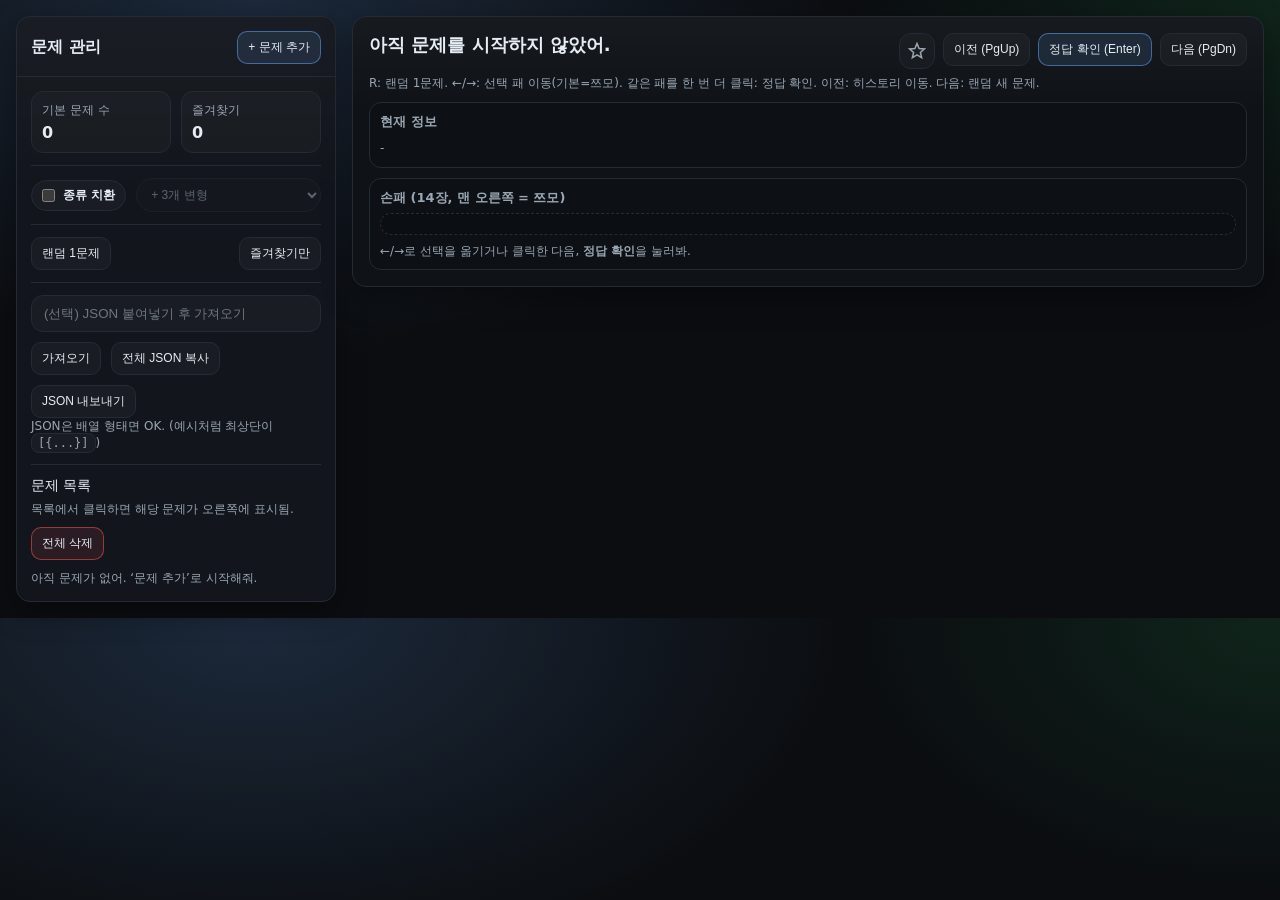
==== commit 250dffb7: "remove unused components" ====
--- a/index.html
+++ b/index.html
@@ -132,7 +132,7 @@
     }
     .tileBtn{
       border:none; background:transparent; padding:0; cursor:pointer; position:relative; outline:none;
-      display:inline-block; /* ✅ 추가: 선택/정답 하이라이트 안정화 */
+      display:inline-block;
     }
     .tileBtn.selected::after{
       content:""; position:absolute; inset:-4px;
@@ -209,6 +209,35 @@
     .box h3{margin:0 0 6px; font-size:13px; color:var(--muted); font-weight:700}
     .box .big{font-size:14px; line-height:1.5; white-space:pre-wrap}
 
+    /* 종류 치환 레이블 */
+    .swapLabel{
+      display:flex;
+      align-items:center;
+      gap:8px;
+      margin:0;
+      font-size:12px;
+      color:var(--text);
+      font-weight:800;
+      cursor:pointer;
+      padding:6px 10px;
+      border:1px solid var(--line);
+      border-radius:999px;
+      background: rgba(255,255,255,.03);
+      user-select:none;
+    }
+    .swapLabel:hover{
+      border-color:#34506b;
+      background: rgba(106,169,255,.08);
+    }
+    .swapLabel input{
+      width:auto;
+      margin:0;
+    }
+    select:disabled{
+      opacity:.55;
+      cursor:not-allowed;
+    }
+
     /* Modal */
     .modalOverlay{
       position:fixed; inset:0;
@@ -322,22 +351,17 @@
 
         <div class="col">
           <div class="row">
-            <span class="pill">랜덤화</span>
-            <label style="display:flex; align-items:center; gap:8px; margin:0; font-size:12px; color:var(--muted); font-weight:700">
-              <input type="checkbox" id="toggleRandomize" style="width:auto; margin:0" />
-              켜기
+            <label class="swapLabel" title="수패, 객풍패, 삼원패를 무작위로 치환합니다.">
+              <input type="checkbox" id="toggleRandomize" />
+              종류 치환
             </label>
+
             <select id="randomizeCount" class="pill" style="flex:1; padding:8px 10px">
               <option value="1">기본만</option>
               <option value="3" selected>+ 3개 변형</option>
               <option value="5">+ 5개 변형</option>
               <option value="10">+ 10개 변형</option>
             </select>
-          </div>
-          <div class="muted">
-            랜덤화 규칙: 수패(m/p/s) 3종 치환, 삼원패(5z/6z/7z) 치환,
-            풍패는 “장풍/자풍” 제외한 나머지 풍패만 swap 가능.
-            (내보내기 JSON에는 변형 문제 제외)
           </div>
         </div>
 
@@ -393,19 +417,14 @@
         </div>
 
         <div class="muted" style="margin-top:-6px; margin-bottom:10px">
-          R: 랜덤 1문제. ←/→: 선택 패 이동(기본=쯔모). 이전: 히스토리 이동. 다음: 랜덤 새 문제.
+          R: 랜덤 1문제. ←/→: 선택 패 이동(기본=쯔모). 같은 패를 한 번 더 클릭: 정답 확인. 이전: 히스토리 이동. 다음: 랜덤 새 문제.
         </div>
 
-        <div class="twoCol">
+        <!-- ✅ 도라표지패 박스(현재 정보 통합)만 유지 -->
+        <div class="twoCol" style="grid-template-columns: 1fr;">
           <div class="box">
-            <h3>도라표지패</h3>
+            <h3>현재 정보</h3>
             <div class="rowLine" id="doraBox"></div>
-          </div>
-          <div class="box">
-            <h3>링크</h3>
-            <div class="rowLine" id="linksBox">
-              <span class="muted">정답 확인을 누르면 해설/패효율(iframe)이 아래에 표시돼.</span>
-            </div>
           </div>
         </div>
 
@@ -493,7 +512,7 @@
         <div class="hr"></div>
 
         <div class="row" style="justify-content:space-between">
-          <div class="footerNote">※ 패효율 iframe은 자동 생성(표시만 안 함): <code>https://tenhou.net/2/?q=손패</code></div>
+          <div class="footerNote">※ 패효율 iframe은 정답 확인 시 자동 표시됨.</div>
           <div class="row">
             <button class="btn small" id="btnCopyCurrentJsonInModal">현재 JSON 복사</button>
           </div>
@@ -851,7 +870,6 @@
   $("qMeta").innerHTML = "";
   $("tiles").innerHTML = "";
   $("doraBox").innerHTML = `<span class="muted">-</span>`;
-  $("linksBox").innerHTML = `<span class="muted">정답 확인을 누르면 해설/패효율(iframe)이 아래에 표시돼.</span>`;
   $("result").style.display = "none";
   $("btnReveal").disabled = true;
   $("btnNext").disabled = true;
@@ -871,6 +889,41 @@
   if(b) b.classList.add("selected");
 }
 
+function parseAnswerList(answerStr){
+  const s = String(answerStr || "");
+  const matches = s.match(/[0-9][mpsz]/g);
+  return matches ? [...new Set(matches)] : [];
+}
+
+function escapeHtml(s){
+  return String(s)
+    .replaceAll("&","&amp;")
+    .replaceAll("<","&lt;")
+    .replaceAll(">","&gt;")
+    .replaceAll('"',"&quot;")
+    .replaceAll("'","&#39;");
+}
+
+/* ✅ Enter / 버튼 / 재클릭 동작을 완전히 통일 */
+function attemptReveal(){
+  const p = history[idx];
+  if(!p) return;
+
+  if($("btnReveal")?.disabled) return;
+  if(revealed) return;
+
+  const btns = [...$("tiles").querySelectorAll(".tileBtn")];
+  if(btns.length === 0) return;
+
+  if(selectedIndex === null || selectedIndex >= btns.length){
+    selectedIndex = btns.length - 1;
+    selected = btns[selectedIndex]?.dataset.tile || selected;
+    highlightSelectedTile();
+  }
+
+  reveal();
+}
+
 function renderCurrent(){
   const p = history[idx];
   if(!p){ setCardEmpty(); return; }
@@ -882,8 +935,15 @@
   $("btnPrev").disabled = idx <= 0;
 
   $("qTitle").textContent = p.title || "(제목 없음)";
+
+  /* ✅ qMeta 중복 제거: 기본/변형 + 즐겨찾기만 */
   $("qMeta").innerHTML = "";
-  const meta = [`${p.round}`, `${p.turn}순`, `자풍 ${p.seatWind}`, p._isVariant ? "랜덤화 변형" : "기본 문제"];
+  const ref = getBaseProblemRefFromAny(p);
+  const meta = [
+    p._isVariant ? "종류 치환(변형)" : "기본 문제",
+    ref?.isFavorite ? "★ 즐겨찾기" : null
+  ].filter(Boolean);
+
   for(const m of meta){
     const sp = document.createElement("span");
     sp.className = "chip";
@@ -891,7 +951,24 @@
     $("qMeta").appendChild(sp);
   }
 
+  /* ✅ 도라표지 박스에 국/순/자풍/도라 표시를 통합 */
   $("doraBox").innerHTML = "";
+
+  const b1 = document.createElement("span");
+  b1.className = "badge";
+  b1.textContent = p.round;
+  $("doraBox").appendChild(b1);
+
+  const b2 = document.createElement("span");
+  b2.className = "badge";
+  b2.textContent = `${p.turn}순`;
+  $("doraBox").appendChild(b2);
+
+  const b3 = document.createElement("span");
+  b3.className = "badge";
+  b3.textContent = `자풍 ${p.seatWind}`;
+  $("doraBox").appendChild(b3);
+
   if(p.doraIndicator && isTileCode(p.doraIndicator)){
     $("doraBox").appendChild(tileEl(p.doraIndicator, {tsumo:false}));
     const t = document.createElement("span");
@@ -899,10 +976,11 @@
     t.textContent = p.doraIndicator;
     $("doraBox").appendChild(t);
   }else{
-    $("doraBox").innerHTML = `<span class="muted">도라표지패가 없거나 형식이 잘못됨</span>`;
-  }
-
-  $("linksBox").innerHTML = `<span class="muted">정답 확인을 누르면 해설 링크/패효율(iframe)이 표시돼.</span>`;
+    const m = document.createElement("span");
+    m.className = "muted";
+    m.textContent = "도라표지패가 없거나 형식이 잘못됨";
+    $("doraBox").appendChild(m);
+  }
 
   const tiles = orderTilesForDisplay(p.hand);
   $("tiles").innerHTML = "";
@@ -913,6 +991,13 @@
 
     btn.addEventListener("click", ()=>{
       if(revealed) return;
+
+      /* ✅ 이미 선택된 패를 다시 클릭하면 바로 정답 확인(Enter/버튼과 동일) */
+      if(selectedIndex === i){
+        attemptReveal();
+        return;
+      }
+
       selectedIndex = i;
       selected = tiles[selectedIndex];
       highlightSelectedTile();
@@ -921,7 +1006,7 @@
     $("tiles").appendChild(btn);
   });
 
-  // ✅ 기본 선택 = 쯔모
+  /* ✅ 기본 선택 = 쯔모 */
   selectedIndex = tiles.length ? tiles.length - 1 : null;
   selected = (selectedIndex !== null) ? tiles[selectedIndex] : null;
   highlightSelectedTile();
@@ -929,32 +1014,18 @@
   syncCardFavoriteButton();
 }
 
-function escapeHtml(s){
-  return String(s)
-    .replaceAll("&","&amp;")
-    .replaceAll("<","&lt;")
-    .replaceAll(">","&gt;")
-    .replaceAll('"',"&quot;")
-    .replaceAll("'","&#39;");
-}
-
-function parseAnswerList(answerStr){
-  const s = String(answerStr || "");
-  const matches = s.match(/[0-9][mpsz]/g);
-  return matches ? [...new Set(matches)] : [];
-}
-
 function reveal(){
   const p = history[idx];
   if(!p) return;
 
-  // 기본 선택(쯔모) 포함
+  if(revealed) return;
+  revealed = true;
+  $("btnReveal").disabled = true;
+
   if(selectedIndex === null || !selected){
-    alert("선택된 패가 없어. (버그)"); 
+    alert("선택된 패가 없어. (버그)");
     return;
   }
-
-  revealed = true;
 
   const answers = parseAnswerList(p.answer);
   const correctOne = answers[0] || p.answer;
@@ -963,11 +1034,11 @@
   const btns = [...$("tiles").querySelectorAll(".tileBtn")];
   btns.forEach(b=>b.classList.remove("correct","wrong"));
 
-  // ✅ 내가 고른 '그 인덱스' 버튼에 하이라이트
+  /* ✅ 내가 고른 '그 인덱스' 버튼에 하이라이트 */
   const pickedBtn = btns.find(b => Number(b.dataset.index) === selectedIndex);
   if(pickedBtn) pickedBtn.classList.add(ok ? "correct" : "wrong");
 
-  // ✅ 오답이면 정답패(여러 장 있어도 1장만) 녹색 하이라이트
+  /* ✅ 오답이면 정답패(1개) 녹색 하이라이트 */
   if(!ok){
     const correctBtn = btns.find(b => (b.dataset.tile || "").trim() === String(correctOne).trim());
     if(correctBtn) correctBtn.classList.add("correct");
@@ -1243,14 +1314,22 @@
   const tag = el.tagName;
   return tag === "INPUT" || tag === "TEXTAREA" || el.isContentEditable;
 }
+
+function syncRandomizeUi(){
+  const on = $("toggleRandomize").checked;
+  $("randomizeCount").disabled = !on;
+}
+
 window.addEventListener("keydown", (e)=>{
   const modalOpen = $("modalOverlay")?.classList.contains("show");
   if(modalOpen) return;
   if(isTypingInInput()) return;
 
   if(e.key === "Enter"){
-    const btn = $("btnReveal");
-    if(btn && !btn.disabled){ e.preventDefault(); btn.click(); }
+    if($("btnReveal") && !$("btnReveal").disabled){
+      e.preventDefault();
+      attemptReveal();
+    }
   }
   if(e.key === "PageDown"){
     const btn = $("btnNext");
@@ -1260,14 +1339,11 @@
     const btn = $("btnPrev");
     if(btn && !btn.disabled){ e.preventDefault(); btn.click(); }
   }
-
-  // ✅ R 키로 랜덤 1문제
   if(e.key === "r" || e.key === "R"){
     const btn = $("btnStart");
     if(btn && !btn.disabled){ e.preventDefault(); btn.click(); }
   }
 
-  // ✅ 좌/우 화살표로 선택 이동
   if(e.key === "ArrowLeft" || e.key === "ArrowRight"){
     if(revealed) return;
     const btns = [...$("tiles").querySelectorAll(".tileBtn")];
@@ -1279,11 +1355,7 @@
     if(e.key === "ArrowRight") selectedIndex = Math.min(btns.length - 1, selectedIndex + 1);
 
     selected = btns[selectedIndex]?.dataset.tile || selected;
-
-    btns.forEach(b=>b.classList.remove("selected"));
-    const picked = btns.find(b=>Number(b.dataset.index)===selectedIndex);
-    if(picked) picked.classList.add("selected");
-
+    highlightSelectedTile();
     e.preventDefault();
   }
 });
@@ -1332,7 +1404,7 @@
   $("btnStart").addEventListener("click", ()=>startRandom(false));
   $("btnStartFav").addEventListener("click", ()=>startRandom(true));
 
-  $("btnReveal").addEventListener("click", reveal);
+  $("btnReveal").addEventListener("click", attemptReveal);
   $("btnNext").addEventListener("click", nextRandom);
   $("btnPrev").addEventListener("click", prev);
 
@@ -1347,9 +1419,13 @@
     syncCardFavoriteButton();
   });
 
-  $("toggleRandomize").addEventListener("change", rebuildQuizPool);
+  $("toggleRandomize").addEventListener("change", ()=>{
+    syncRandomizeUi();
+    rebuildQuizPool();
+  });
   $("randomizeCount").addEventListener("change", rebuildQuizPool);
 
+  syncRandomizeUi();
   setStats();
   renderProblemList();
   rebuildQuizPool();
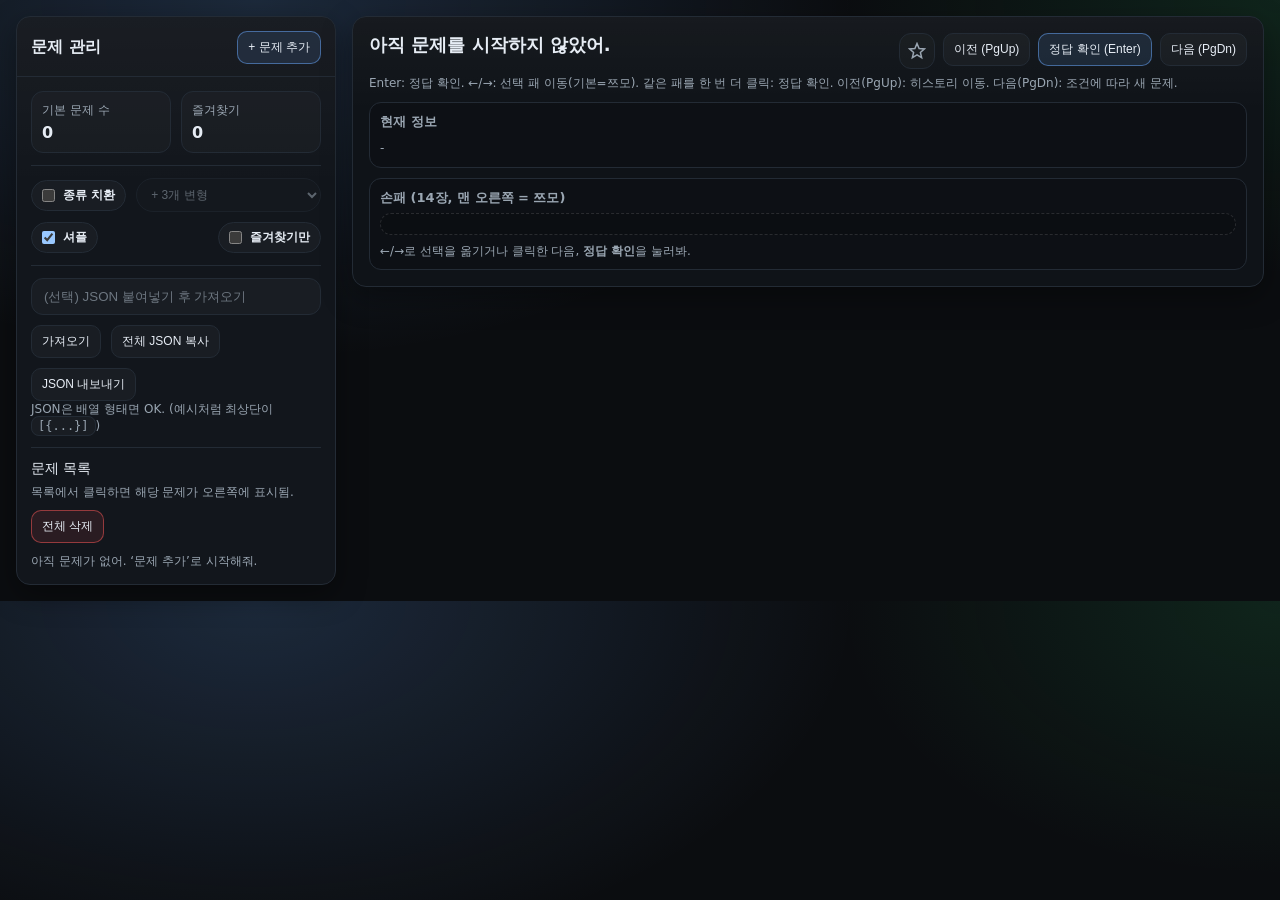
==== commit e0d4ed28: "shuffle, favorites to checkbox" ====
--- a/index.html
+++ b/index.html
@@ -209,7 +209,7 @@
     .box h3{margin:0 0 6px; font-size:13px; color:var(--muted); font-weight:700}
     .box .big{font-size:14px; line-height:1.5; white-space:pre-wrap}
 
-    /* 종류 치환 레이블 */
+    /* 체크박스+레이블 공통 스타일 */
     .swapLabel{
       display:flex;
       align-items:center;
@@ -363,13 +363,18 @@
               <option value="10">+ 10개 변형</option>
             </select>
           </div>
-        </div>
-
-        <div class="hr"></div>
-
-        <div class="row" style="justify-content:space-between">
-          <button class="btn small" id="btnStart">랜덤 1문제</button>
-          <button class="btn small" id="btnStartFav">즐겨찾기만</button>
+
+          <div class="row" style="justify-content:space-between">
+            <label class="swapLabel" title="체크: 다음 문제가 무작위(셔플)로 선택됩니다. 해제: 현재 선택된 문제의 다음 문제를 선택합니다.">
+              <input type="checkbox" id="toggleShuffle" checked />
+              셔플
+            </label>
+
+            <label class="swapLabel" title="체크: 즐겨찾기 문제만 대상으로 문제를 선택합니다.">
+              <input type="checkbox" id="toggleFavOnly" />
+              즐겨찾기만
+            </label>
+          </div>
         </div>
 
         <div class="hr"></div>
@@ -412,15 +417,14 @@
             </button>
             <button class="btn small" id="btnPrev" disabled title="이전: 방금까지 풀었던 문제 히스토리로 이동 (PgUp)">이전 (PgUp)</button>
             <button class="btn primary small" id="btnReveal" disabled title="정답 확인 (Enter)">정답 확인 (Enter)</button>
-            <button class="btn small" id="btnNext" disabled title="다음: 랜덤으로 새 문제를 가져옴 (PgDn)">다음 (PgDn)</button>
+            <button class="btn small" id="btnNext" disabled title="다음: 조건(셔플/즐겨찾기만/종류치환)에 따라 새 문제 선택 (PgDn)">다음 (PgDn)</button>
           </div>
         </div>
 
         <div class="muted" style="margin-top:-6px; margin-bottom:10px">
-          R: 랜덤 1문제. ←/→: 선택 패 이동(기본=쯔모). 같은 패를 한 번 더 클릭: 정답 확인. 이전: 히스토리 이동. 다음: 랜덤 새 문제.
+          Enter: 정답 확인. ←/→: 선택 패 이동(기본=쯔모). 같은 패를 한 번 더 클릭: 정답 확인. 이전(PgUp): 히스토리 이동. 다음(PgDn): 조건에 따라 새 문제.
         </div>
 
-        <!-- ✅ 도라표지패 박스(현재 정보 통합)만 유지 -->
         <div class="twoCol" style="grid-template-columns: 1fr;">
           <div class="box">
             <h3>현재 정보</h3>
@@ -562,6 +566,11 @@
     if(!raw) return [];
     const arr = JSON.parse(raw);
     if(!Array.isArray(arr)) return [];
+    // 기존 저장본에 id가 없을 수 있어 보정
+    for(const p of arr){
+      if(!p.id) p.id = crypto.randomUUID();
+      if(typeof p.isFavorite !== "boolean") p.isFavorite = !!p.isFavorite;
+    }
     return arr;
   }catch{ return []; }
 }
@@ -703,17 +712,26 @@
   return v;
 }
 
+/* ===== 상태 ===== */
 let baseProblems = loadBaseProblems();
-let quizPool = [];
+let quizPool = [];      // base + (옵션) 변형
 let history = [];
 let idx = -1;
 let revealed = false;
 let selected = null;
 let selectedIndex = null;
 
+const $ = (id)=>document.getElementById(id);
+
+/* ===== 필터/모드 ===== */
+function favoritesOnlyOn(){ return $("toggleFavOnly")?.checked; }
+function shuffleOn(){ return $("toggleShuffle")?.checked; }
+
+/* ===== 풀 빌드(종류 치환) ===== */
 function rebuildQuizPool(){
-  const enable = document.getElementById("toggleRandomize").checked;
-  const n = parseInt(document.getElementById("randomizeCount").value, 10) || 1;
+  const enable = $("toggleRandomize").checked;
+  const n = parseInt($("randomizeCount").value, 10) || 1;
+
   const pool = [];
   for(const p of baseProblems){
     pool.push({...p, _isVariant:false});
@@ -724,8 +742,78 @@
   quizPool = pool;
 }
 
-const $ = (id)=>document.getElementById(id);
-
+function syncRandomizeUi(){
+  const on = $("toggleRandomize").checked;
+  $("randomizeCount").disabled = !on;
+}
+
+/* ===== 선택 가능한 기본 리스트(순차용) ===== */
+function getActiveBaseList(){
+  const list = favoritesOnlyOn()
+    ? baseProblems.filter(p => !!p.isFavorite)
+    : baseProblems;
+  return list;
+}
+
+/* ===== 셔플용 풀(필터 적용, 변형 포함 가능) ===== */
+function getActivePoolForShuffle(){
+  const pool = quizPool;
+  if(!favoritesOnlyOn()) return pool;
+
+  const favIds = new Set(baseProblems.filter(p=>p.isFavorite).map(p=>p.id));
+  return pool.filter(q => q._isVariant ? favIds.has(q._baseId) : favIds.has(q.id));
+}
+
+/* ===== 현재 문제의 "기본 문제 id" 얻기 ===== */
+function baseIdOf(q){
+  if(!q) return null;
+  return q._isVariant ? q._baseId : q.id;
+}
+
+/* ===== 다음 문제 선택(핵심) ===== */
+function pickRandom(pool, avoidBaseId=null){
+  if(pool.length === 0) return null;
+  if(pool.length === 1) return pool[0];
+
+  // 가능한 경우 현재와 같은 baseId는 한 번 피해보기
+  for(let k=0;k<6;k++){
+    const q = pool[Math.floor(Math.random()*pool.length)];
+    if(avoidBaseId && baseIdOf(q) === avoidBaseId) continue;
+    return q;
+  }
+  return pool[Math.floor(Math.random()*pool.length)];
+}
+
+function pickNextSequentialBase(afterBaseId=null){
+  const list = getActiveBaseList();
+  if(list.length === 0) return null;
+
+  let i = 0;
+  if(afterBaseId){
+    const found = list.findIndex(p => p.id === afterBaseId);
+    i = (found >= 0) ? (found + 1) : 0;
+  }
+  if(i >= list.length) i = 0; // 순환
+  return {...list[i], _isVariant:false};
+}
+
+/* ===== 메인: 다음 문제 생성 ===== */
+function chooseNextQuestion(){
+  rebuildQuizPool();
+
+  const cur = history[idx] || null;
+  const curBaseId = baseIdOf(cur);
+
+  if(shuffleOn()){
+    const pool = getActivePoolForShuffle();
+    return pickRandom(pool, curBaseId);
+  }else{
+    // 순차 모드: 변형은 무시하고 "기본 문제"만 리스트 순서대로
+    return pickNextSequentialBase(curBaseId);
+  }
+}
+
+/* ===== UI ===== */
 function setStats(){
   $("statBase").textContent = baseProblems.length;
   $("statFav").textContent = baseProblems.filter(p=>p.isFavorite).length;
@@ -747,7 +835,6 @@
     svg.setAttribute("stroke", isOn ? "#ffd34d" : "#9aa6b2");
   }
 }
-
 function syncCardFavoriteButton(){
   const q = history[idx];
   const ref = getBaseProblemRefFromAny(q);
@@ -805,7 +892,9 @@
       saveBaseProblems(baseProblems);
       setStats();
       renderProblemList();
+      rebuildQuizPool();
       syncCardFavoriteButton();
+      ensureCurrentStillSelectable();
     });
 
     const del = document.createElement("button");
@@ -814,17 +903,20 @@
     del.addEventListener("click", (e)=>{
       e.stopPropagation();
       if(!confirm("이 문제를 삭제할까?")) return;
-      baseProblems = baseProblems.filter(x=>x.id !== p.id);
+      const delId = p.id;
+      baseProblems = baseProblems.filter(x=>x.id !== delId);
       saveBaseProblems(baseProblems);
       setStats();
       renderProblemList();
       rebuildQuizPool();
 
       const cur = history[idx];
-      if(cur && ((!cur._isVariant && cur.id === p.id) || (cur._isVariant && cur._baseId === p.id))){
+      if(cur && baseIdOf(cur) === delId){
         history = [];
         idx = -1;
         setCardEmpty();
+      }else{
+        ensureCurrentStillSelectable();
       }
     });
 
@@ -904,7 +996,7 @@
     .replaceAll("'","&#39;");
 }
 
-/* ✅ Enter / 버튼 / 재클릭 동작을 완전히 통일 */
+/* Enter / 버튼 / 재클릭 동작 통일 */
 function attemptReveal(){
   const p = history[idx];
   if(!p) return;
@@ -936,14 +1028,12 @@
 
   $("qTitle").textContent = p.title || "(제목 없음)";
 
-  /* ✅ qMeta 중복 제거: 기본/변형 + 즐겨찾기만 */
   $("qMeta").innerHTML = "";
   const ref = getBaseProblemRefFromAny(p);
   const meta = [
     p._isVariant ? "종류 치환(변형)" : "기본 문제",
     ref?.isFavorite ? "★ 즐겨찾기" : null
   ].filter(Boolean);
-
   for(const m of meta){
     const sp = document.createElement("span");
     sp.className = "chip";
@@ -951,7 +1041,6 @@
     $("qMeta").appendChild(sp);
   }
 
-  /* ✅ 도라표지 박스에 국/순/자풍/도라 표시를 통합 */
   $("doraBox").innerHTML = "";
 
   const b1 = document.createElement("span");
@@ -992,7 +1081,6 @@
     btn.addEventListener("click", ()=>{
       if(revealed) return;
 
-      /* ✅ 이미 선택된 패를 다시 클릭하면 바로 정답 확인(Enter/버튼과 동일) */
       if(selectedIndex === i){
         attemptReveal();
         return;
@@ -1006,7 +1094,7 @@
     $("tiles").appendChild(btn);
   });
 
-  /* ✅ 기본 선택 = 쯔모 */
+  // 기본 선택 = 쯔모
   selectedIndex = tiles.length ? tiles.length - 1 : null;
   selected = (selectedIndex !== null) ? tiles[selectedIndex] : null;
   highlightSelectedTile();
@@ -1034,11 +1122,9 @@
   const btns = [...$("tiles").querySelectorAll(".tileBtn")];
   btns.forEach(b=>b.classList.remove("correct","wrong"));
 
-  /* ✅ 내가 고른 '그 인덱스' 버튼에 하이라이트 */
   const pickedBtn = btns.find(b => Number(b.dataset.index) === selectedIndex);
   if(pickedBtn) pickedBtn.classList.add(ok ? "correct" : "wrong");
 
-  /* ✅ 오답이면 정답패(1개) 녹색 하이라이트 */
   if(!ok){
     const correctBtn = btns.find(b => (b.dataset.tile || "").trim() === String(correctOne).trim());
     if(correctBtn) correctBtn.classList.add("correct");
@@ -1089,27 +1175,13 @@
   $("btnNext").disabled = false;
 }
 
-function pickRandom(pool){
-  if(pool.length === 0) return null;
-  return pool[Math.floor(Math.random()*pool.length)];
-}
-function startRandom(favoritesOnly=false){
-  rebuildQuizPool();
-  const pool = favoritesOnly ? quizPool.filter(p=>p.isFavorite && !p._isVariant) : quizPool;
-  if(pool.length === 0){
-    alert("선택한 조건의 문제가 없어. (즐겨찾기만 시작이면 즐겨찾기 문제를 먼저 추가해줘)");
+/* ===== 다음/이전 ===== */
+function nextByMode(){
+  const q = chooseNextQuestion();
+  if(!q){
+    alert("선택 가능한 문제가 없어. (즐겨찾기만 체크 상태인지 확인)");
     return;
   }
-  const q = pickRandom(pool);
-  history = [q];
-  idx = 0;
-  renderCurrent();
-}
-function nextRandom(){
-  rebuildQuizPool();
-  const pool = quizPool;
-  if(pool.length === 0) return;
-  const q = pickRandom(pool);
   history = history.slice(0, idx+1);
   history.push(q);
   idx++;
@@ -1121,6 +1193,7 @@
   renderCurrent();
 }
 
+/* ===== 모달 ===== */
 function openModal(){
   $("modalOverlay").classList.add("show");
   $("modalOverlay").setAttribute("aria-hidden","false");
@@ -1195,8 +1268,11 @@
   renderProblemList();
   rebuildQuizPool();
   closeModal();
-}
-
+
+  ensureCurrentStillSelectable();
+}
+
+/* ===== JSON I/O ===== */
 function exportJsonArrayForUser(){
   return baseProblems.map(p => ({
     title: p.title || "",
@@ -1306,8 +1382,10 @@
   renderProblemList();
   rebuildQuizPool();
   alert(`${imported.length}개 문제를 가져왔어.`);
-}
-
+  ensureCurrentStillSelectable();
+}
+
+/* ===== 입력 포커스 체크 ===== */
 function isTypingInInput(){
   const el = document.activeElement;
   if(!el) return false;
@@ -1315,11 +1393,44 @@
   return tag === "INPUT" || tag === "TEXTAREA" || el.isContentEditable;
 }
 
-function syncRandomizeUi(){
-  const on = $("toggleRandomize").checked;
-  $("randomizeCount").disabled = !on;
-}
-
+/* ===== 조건 변경 시 현재 문제 유효성 보장 ===== */
+function ensureCurrentStillSelectable(){
+  const cur = history[idx] || null;
+  const activeBase = getActiveBaseList();
+
+  if(activeBase.length === 0){
+    // 즐겨찾기만인데 즐겨찾기 없음 등
+    history = [];
+    idx = -1;
+    setCardEmpty();
+    return;
+  }
+
+  if(!cur){
+    // 아무 문제도 없던 상태면 첫 문제(또는 셔플이면 랜덤) 하나 보여주기
+    const q = shuffleOn()
+      ? (rebuildQuizPool(), pickRandom(getActivePoolForShuffle(), null))
+      : {...activeBase[0], _isVariant:false};
+    history = [q];
+    idx = 0;
+    renderCurrent();
+    return;
+  }
+
+  // 현재 문제가 필터 밖이면 교체
+  const curBaseId = baseIdOf(cur);
+  const exists = activeBase.some(p => p.id === curBaseId);
+  if(!exists){
+    const q = shuffleOn()
+      ? (rebuildQuizPool(), pickRandom(getActivePoolForShuffle(), null))
+      : {...activeBase[0], _isVariant:false};
+    history = [q];
+    idx = 0;
+    renderCurrent();
+  }
+}
+
+/* ===== 키 바인딩 ===== */
 window.addEventListener("keydown", (e)=>{
   const modalOpen = $("modalOverlay")?.classList.contains("show");
   if(modalOpen) return;
@@ -1339,10 +1450,8 @@
     const btn = $("btnPrev");
     if(btn && !btn.disabled){ e.preventDefault(); btn.click(); }
   }
-  if(e.key === "r" || e.key === "R"){
-    const btn = $("btnStart");
-    if(btn && !btn.disabled){ e.preventDefault(); btn.click(); }
-  }
+
+  // ✅ R 바인딩 제거
 
   if(e.key === "ArrowLeft" || e.key === "ArrowRight"){
     if(revealed) return;
@@ -1360,7 +1469,9 @@
   }
 });
 
+/* ===== init ===== */
 function init(){
+  // 순 드롭다운 생성
   const turnSel = $("fTurn");
   for(let i=1;i<=18;i++){
     const opt = document.createElement("option");
@@ -1401,11 +1512,8 @@
     setCardEmpty();
   });
 
-  $("btnStart").addEventListener("click", ()=>startRandom(false));
-  $("btnStartFav").addEventListener("click", ()=>startRandom(true));
-
   $("btnReveal").addEventListener("click", attemptReveal);
-  $("btnNext").addEventListener("click", nextRandom);
+  $("btnNext").addEventListener("click", nextByMode);
   $("btnPrev").addEventListener("click", prev);
 
   $("btnFavInCard").addEventListener("click", ()=>{
@@ -1416,7 +1524,9 @@
     saveBaseProblems(baseProblems);
     setStats();
     renderProblemList();
+    rebuildQuizPool();
     syncCardFavoriteButton();
+    ensureCurrentStillSelectable();
   });
 
   $("toggleRandomize").addEventListener("change", ()=>{
@@ -1425,11 +1535,27 @@
   });
   $("randomizeCount").addEventListener("change", rebuildQuizPool);
 
+  $("toggleShuffle").addEventListener("change", ()=>{
+    // 셔플 on/off는 "다음" 동작에 영향. 현재 문제는 유지.
+    // 다만 문제 자체가 없으면 하나 띄워주기.
+    ensureCurrentStillSelectable();
+  });
+
+  $("toggleFavOnly").addEventListener("change", ()=>{
+    // 즐겨찾기만 토글 시: 필터 밖이면 즉시 교체 (셔플/순차 규칙 적용)
+    ensureCurrentStillSelectable();
+  });
+
   syncRandomizeUi();
   setStats();
   renderProblemList();
   rebuildQuizPool();
   setCardEmpty();
+
+  // 초기 상태에서 문제가 있으면 하나 보여주기(순차 규칙)
+  if(baseProblems.length > 0){
+    ensureCurrentStillSelectable();
+  }
 }
 init();
 </script>
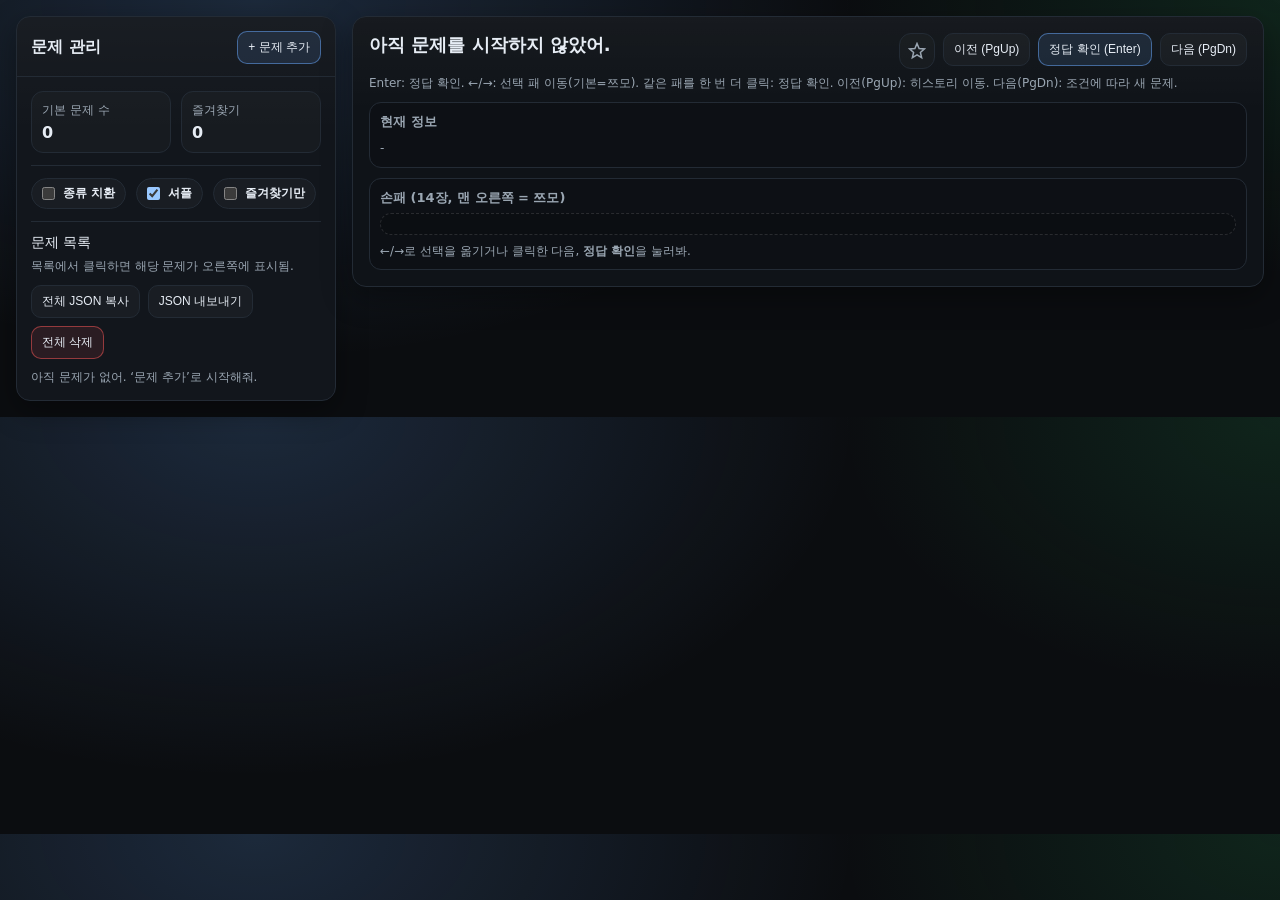
==== commit 9768d1ac: "UI rearrangement" ====
--- a/index.html
+++ b/index.html
@@ -233,10 +233,6 @@
       width:auto;
       margin:0;
     }
-    select:disabled{
-      opacity:.55;
-      cursor:not-allowed;
-    }
 
     /* Modal */
     .modalOverlay{
@@ -351,20 +347,11 @@
 
         <div class="col">
           <div class="row">
-            <label class="swapLabel" title="수패, 객풍패, 삼원패를 무작위로 치환합니다.">
+            <label class="swapLabel" title="수패, 객풍패, 삼원패를 무작위로 치환합니다. (종류 치환이 켜져있으면 모든 순열 가능)">
               <input type="checkbox" id="toggleRandomize" />
               종류 치환
             </label>
 
-            <select id="randomizeCount" class="pill" style="flex:1; padding:8px 10px">
-              <option value="1">기본만</option>
-              <option value="3" selected>+ 3개 변형</option>
-              <option value="5">+ 5개 변형</option>
-              <option value="10">+ 10개 변형</option>
-            </select>
-          </div>
-
-          <div class="row" style="justify-content:space-between">
             <label class="swapLabel" title="체크: 다음 문제가 무작위(셔플)로 선택됩니다. 해제: 현재 선택된 문제의 다음 문제를 선택합니다.">
               <input type="checkbox" id="toggleShuffle" checked />
               셔플
@@ -379,22 +366,17 @@
 
         <div class="hr"></div>
 
-        <div class="row">
-          <input id="importJsonText" placeholder="(선택) JSON 붙여넣기 후 가져오기" />
-          <button class="btn small" id="btnImport">가져오기</button>
-          <button class="btn small" id="btnCopyAllJsonMain">전체 JSON 복사</button>
-          <button class="btn small" id="btnDownloadAllJsonMain">JSON 내보내기</button>
-        </div>
-        <div class="muted">JSON은 배열 형태면 OK. (예시처럼 최상단이 <code>[{...}]</code>)</div>
-
-        <div class="hr"></div>
-
         <div class="row" style="justify-content:space-between; align-items:flex-end">
           <div class="col" style="gap:6px">
             <div class="title" style="font-size:14px">문제 목록</div>
             <div class="muted">목록에서 클릭하면 해당 문제가 오른쪽에 표시됨.</div>
           </div>
-          <button class="btn danger small" id="btnClearAll">전체 삭제</button>
+
+          <div class="row" style="gap:8px">
+            <button class="btn small" id="btnCopyAllJsonMain">전체 JSON 복사</button>
+            <button class="btn small" id="btnDownloadAllJsonMain">JSON 내보내기</button>
+            <button class="btn danger small" id="btnClearAll">전체 삭제</button>
+          </div>
         </div>
 
         <div class="list" id="problemList" style="margin-top:10px"></div>
@@ -511,6 +493,19 @@
             <label>문제 해설 글 (선택, 길게)</label>
             <textarea id="fExplanation" placeholder="해설을 여기에 적어도 되고, 링크만 넣어도 돼."></textarea>
           </div>
+
+          <!-- ✅ 일괄 추가하기 섹션 -->
+          <div class="field" style="grid-column: 1 / -1">
+            <div class="hr"></div>
+            <label>일괄 추가하기 (JSON)</label>
+            <div class="row" style="align-items:stretch">
+              <input id="bulkJsonText" placeholder='여기에 JSON 배열을 붙여넣기 (예: [{"title":"...",...}, ...])' style="flex:1" />
+              <button class="btn small" id="btnBulkImport">일괄 추가</button>
+              <button class="btn small" id="btnAttachJson">json 파일 첨부</button>
+              <input type="file" id="jsonFileInput" accept="application/json,.json" style="display:none" />
+            </div>
+            <div class="help">붙여넣기/파일첨부 후 “일괄 추가”를 누르면 여러 문제가 추가돼. (저장 버튼은 단일 추가)</div>
+          </div>
         </div>
 
         <div class="hr"></div>
@@ -566,7 +561,6 @@
     if(!raw) return [];
     const arr = JSON.parse(raw);
     if(!Array.isArray(arr)) return [];
-    // 기존 저장본에 id가 없을 수 있어 보정
     for(const p of arr){
       if(!p.id) p.id = crypto.randomUUID();
       if(typeof p.isFavorite !== "boolean") p.isFavorite = !!p.isFavorite;
@@ -632,6 +626,11 @@
   return [...rest, tsumo];
 }
 
+/* ===== 종류 치환: 모든 순열(완전 랜덤) =====
+   - 수패: m/p/s 3! = 6
+   - 삼원패: 5z/6z/7z 3! = 6
+   - 풍패: 객풍(= roundWind, seatWind 제외한 2개) 2! = 2 (또는 고정이면 그대로)
+*/
 function roundWindFromRound(roundStr){
   if(String(roundStr).startsWith("동")) return "1z";
   if(String(roundStr).startsWith("남")) return "2z";
@@ -694,9 +693,12 @@
   const winds = ["1z","2z","3z","4z"];
   const free = winds.filter(w => !fixed.has(w));
   const windMap = {};
-  if(free.length === 2 && Math.random() < 0.5){
-    windMap[free[0]] = free[1];
-    windMap[free[1]] = free[0];
+  if(free.length === 2){
+    // 2! 전체 순열
+    if(Math.random() < 0.5){
+      windMap[free[0]] = free[1];
+      windMap[free[1]] = free[0];
+    }
   }
   return { suit: suitMap, dragon: dragonMap, wind: windMap };
 }
@@ -714,7 +716,7 @@
 
 /* ===== 상태 ===== */
 let baseProblems = loadBaseProblems();
-let quizPool = [];      // base + (옵션) 변형
+let quizPool = [];
 let history = [];
 let idx = -1;
 let revealed = false;
@@ -727,55 +729,45 @@
 function favoritesOnlyOn(){ return $("toggleFavOnly")?.checked; }
 function shuffleOn(){ return $("toggleShuffle")?.checked; }
 
-/* ===== 풀 빌드(종류 치환) ===== */
+/* ===== 풀 빌드(종류 치환 on => 변형 생성) ===== */
 function rebuildQuizPool(){
   const enable = $("toggleRandomize").checked;
-  const n = parseInt($("randomizeCount").value, 10) || 1;
-
   const pool = [];
   for(const p of baseProblems){
     pool.push({...p, _isVariant:false});
-    if(enable && n > 1){
-      for(let i=0;i<n;i++) pool.push(makeVariantProblem(p));
+    if(enable){
+      // ✅ 드롭다운 제거: 항상 "모든 순열 가능" -> 실제 구현은 "매번 랜덤 맵"으로 변형을 1개씩 생성해도 되지만
+      // 셔플이 켜져있는 동안 충분히 다양한 변형이 나오도록 적당히 여러개 생성
+      for(let i=0;i<12;i++) pool.push(makeVariantProblem(p)); // 12개면 체감 충분
     }
   }
   quizPool = pool;
-}
-
-function syncRandomizeUi(){
-  const on = $("toggleRandomize").checked;
-  $("randomizeCount").disabled = !on;
 }
 
 /* ===== 선택 가능한 기본 리스트(순차용) ===== */
 function getActiveBaseList(){
-  const list = favoritesOnlyOn()
+  return favoritesOnlyOn()
     ? baseProblems.filter(p => !!p.isFavorite)
     : baseProblems;
-  return list;
-}
-
-/* ===== 셔플용 풀(필터 적용, 변형 포함 가능) ===== */
+}
+
+/* ===== 셔플용 풀(필터 적용, 변형 포함) ===== */
 function getActivePoolForShuffle(){
-  const pool = quizPool;
-  if(!favoritesOnlyOn()) return pool;
-
+  if(!favoritesOnlyOn()) return quizPool;
   const favIds = new Set(baseProblems.filter(p=>p.isFavorite).map(p=>p.id));
-  return pool.filter(q => q._isVariant ? favIds.has(q._baseId) : favIds.has(q.id));
-}
-
-/* ===== 현재 문제의 "기본 문제 id" 얻기 ===== */
+  return quizPool.filter(q => q._isVariant ? favIds.has(q._baseId) : favIds.has(q.id));
+}
+
+/* ===== 현재 문제의 "기본 문제 id" ===== */
 function baseIdOf(q){
   if(!q) return null;
   return q._isVariant ? q._baseId : q.id;
 }
 
-/* ===== 다음 문제 선택(핵심) ===== */
+/* ===== 다음 문제 선택 ===== */
 function pickRandom(pool, avoidBaseId=null){
   if(pool.length === 0) return null;
   if(pool.length === 1) return pool[0];
-
-  // 가능한 경우 현재와 같은 baseId는 한 번 피해보기
   for(let k=0;k<6;k++){
     const q = pool[Math.floor(Math.random()*pool.length)];
     if(avoidBaseId && baseIdOf(q) === avoidBaseId) continue;
@@ -783,24 +775,19 @@
   }
   return pool[Math.floor(Math.random()*pool.length)];
 }
-
 function pickNextSequentialBase(afterBaseId=null){
   const list = getActiveBaseList();
   if(list.length === 0) return null;
-
   let i = 0;
   if(afterBaseId){
     const found = list.findIndex(p => p.id === afterBaseId);
     i = (found >= 0) ? (found + 1) : 0;
   }
-  if(i >= list.length) i = 0; // 순환
+  if(i >= list.length) i = 0;
   return {...list[i], _isVariant:false};
 }
-
-/* ===== 메인: 다음 문제 생성 ===== */
 function chooseNextQuestion(){
   rebuildQuizPool();
-
   const cur = history[idx] || null;
   const curBaseId = baseIdOf(cur);
 
@@ -808,7 +795,6 @@
     const pool = getActivePoolForShuffle();
     return pickRandom(pool, curBaseId);
   }else{
-    // 순차 모드: 변형은 무시하고 "기본 문제"만 리스트 순서대로
     return pickNextSequentialBase(curBaseId);
   }
 }
@@ -818,13 +804,11 @@
   $("statBase").textContent = baseProblems.length;
   $("statFav").textContent = baseProblems.filter(p=>p.isFavorite).length;
 }
-
 function getBaseProblemRefFromAny(q){
   if(!q) return null;
   const id = q._isVariant ? q._baseId : q.id;
   return baseProblems.find(p => p.id === id) || null;
 }
-
 function setStarButtonVisual(isOn){
   const btn = $("btnFavInCard");
   if(!btn) return;
@@ -892,7 +876,6 @@
       saveBaseProblems(baseProblems);
       setStats();
       renderProblemList();
-      rebuildQuizPool();
       syncCardFavoriteButton();
       ensureCurrentStillSelectable();
     });
@@ -908,7 +891,6 @@
       saveBaseProblems(baseProblems);
       setStats();
       renderProblemList();
-      rebuildQuizPool();
 
       const cur = history[idx];
       if(cur && baseIdOf(cur) === delId){
@@ -996,11 +978,10 @@
     .replaceAll("'","&#39;");
 }
 
-/* Enter / 버튼 / 재클릭 동작 통일 */
+/* Enter / 버튼 / 재클릭 */
 function attemptReveal(){
   const p = history[idx];
   if(!p) return;
-
   if($("btnReveal")?.disabled) return;
   if(revealed) return;
 
@@ -1012,7 +993,6 @@
     selected = btns[selectedIndex]?.dataset.tile || selected;
     highlightSelectedTile();
   }
-
   reveal();
 }
 
@@ -1080,12 +1060,10 @@
 
     btn.addEventListener("click", ()=>{
       if(revealed) return;
-
       if(selectedIndex === i){
         attemptReveal();
         return;
       }
-
       selectedIndex = i;
       selected = tiles[selectedIndex];
       highlightSelectedTile();
@@ -1094,7 +1072,6 @@
     $("tiles").appendChild(btn);
   });
 
-  // 기본 선택 = 쯔모
   selectedIndex = tiles.length ? tiles.length - 1 : null;
   selected = (selectedIndex !== null) ? tiles[selectedIndex] : null;
   highlightSelectedTile();
@@ -1171,7 +1148,6 @@
       </div>
     </div>
   `;
-
   $("btnNext").disabled = false;
 }
 
@@ -1212,64 +1188,63 @@
   $("fAnswer").value = "";
   $("fLink").value = "";
   $("fExplanation").value = "";
-}
-
-function saveFromForm(){
-  const title = $("fTitle").value.trim();
-  const round = normalizeRound($("fRound").value);
-  const turn = parseInt($("fTurn").value, 10) || 1;
-  const seatWind = $("fSeatWind").value;
-  const dora = cleanMpsz($("fDora").value);
-  const hand = cleanMpsz($("fHand").value);
-  const answer = cleanMpsz($("fAnswer").value);
-  const explanationLink = $("fLink").value.trim();
-  const explanation = $("fExplanation").value;
-
-  if(!hand) { alert("패 상황을 입력해줘."); return; }
-  let tiles;
-  try{ tiles = parseMpszHand(hand); }
-  catch(e){ alert("패 상황 형식 오류: " + e.message); return; }
-  if(tiles.length !== 14){
-    alert(`손패는 14장이어야 해. 지금은 ${tiles.length}장으로 인식됨.`);
-    return;
-  }
-
+  $("bulkJsonText").value = "";
+}
+
+function validateAndBuildProblem(raw){
+  const title = (raw.title ?? "").toString().trim();
+  const round = normalizeRound((raw.round ?? "동1국").toString());
+  const turn = parseInt(raw.turn ?? 1, 10) || 1;
+  const seatWind = (raw.seatWind ?? "동").toString();
+  const dora = cleanMpsz(raw.doraIndicator ?? "");
+  const hand = cleanMpsz(raw.hand ?? "");
+  const answer = String(raw.answer ?? "");
+  const explanationLink = (raw.explanationLink ?? "").toString();
+  const explanation = (raw.explanation ?? "").toString();
+  const isFavorite = !!raw.isFavorite;
+
+  const tiles = parseMpszHand(hand);
+  if(tiles.length !== 14) throw new Error("손패 14장 아님");
   const answers = parseAnswerList(answer);
-  if(answers.length === 0){
-    alert("정답은 예: 1m / 0p / 7z (여러개면 1m,9m) 처럼 입력해줘.");
-    return;
-  }
-  if(!dora || !isTileCode(dora)){
-    alert("도라표지패는 예: 9s / 0p / 7z 처럼 2글자 형태로 입력해줘.");
-    return;
-  }
-  if(!WIND_KR.includes(seatWind)){
-    alert("자풍은 동/남/서/북 중 하나여야 해.");
-    return;
-  }
-
-  const problem = {
+  if(answers.length === 0) throw new Error("정답 형식 오류");
+  if(!isTileCode(dora)) throw new Error("도라표지패 형식 오류");
+  if(!WIND_KR.includes(seatWind)) throw new Error("자풍 오류");
+
+  return {
     id: crypto.randomUUID(),
-    title,
-    round,
-    turn,
-    seatWind,
+    title, round, turn, seatWind,
     doraIndicator: dora,
     hand,
     answer: answers.join(","),
-    explanationLink,
-    explanation,
-    isFavorite: false,
+    explanationLink, explanation,
+    isFavorite,
   };
-
-  baseProblems.unshift(problem);
-  saveBaseProblems(baseProblems);
-  setStats();
-  renderProblemList();
-  rebuildQuizPool();
-  closeModal();
-
-  ensureCurrentStillSelectable();
+}
+
+function saveFromForm(){
+  try{
+    const obj = {
+      title: $("fTitle").value.trim(),
+      round: $("fRound").value,
+      turn: parseInt($("fTurn").value, 10) || 1,
+      seatWind: $("fSeatWind").value,
+      doraIndicator: cleanMpsz($("fDora").value),
+      hand: cleanMpsz($("fHand").value),
+      answer: cleanMpsz($("fAnswer").value),
+      explanationLink: $("fLink").value.trim(),
+      explanation: $("fExplanation").value,
+      isFavorite: false,
+    };
+    const p = validateAndBuildProblem(obj);
+    baseProblems.unshift(p);
+    saveBaseProblems(baseProblems);
+    setStats();
+    renderProblemList();
+    closeModal();
+    ensureCurrentStillSelectable();
+  }catch(e){
+    alert("저장 실패: " + e.message);
+  }
 }
 
 /* ===== JSON I/O ===== */
@@ -1308,6 +1283,7 @@
   a.remove();
   URL.revokeObjectURL(url);
 }
+
 async function copyCurrentJsonFromForm(){
   const obj = {
     title: $("fTitle").value.trim(),
@@ -1329,60 +1305,35 @@
     prompt("복사가 막혔어. 아래를 복사해줘:", text);
   }
 }
+
+function importProblemsArray(arr){
+  const imported = [];
+  for(const raw of arr){
+    try{
+      const p = validateAndBuildProblem(raw);
+      imported.push(p);
+    }catch{}
+  }
+  if(imported.length === 0){
+    alert("유효한 문제를 하나도 가져오지 못했어. (손패14장/정답/도라 형식 확인)");
+    return 0;
+  }
+  baseProblems = [...imported, ...baseProblems];
+  saveBaseProblems(baseProblems);
+  setStats();
+  renderProblemList();
+  ensureCurrentStillSelectable();
+  return imported.length;
+}
+
 function importFromText(txt){
   let data;
   try{ data = JSON.parse(txt); }
   catch{ alert("JSON 파싱 실패"); return; }
-
   const arr = Array.isArray(data) ? data : (Array.isArray(data.problems) ? data.problems : null);
   if(!arr){ alert("가져올 JSON이 배열 형태가 아니야."); return; }
-
-  const imported = [];
-  for(const raw of arr){
-    if(!raw) continue;
-
-    const title = (raw.title ?? "").toString();
-    const round = normalizeRound((raw.round ?? "동1국").toString());
-    const turn = parseInt(raw.turn ?? 1, 10) || 1;
-    const seatWind = (raw.seatWind ?? "동").toString();
-    const dora = cleanMpsz(raw.doraIndicator ?? "");
-    const hand = cleanMpsz(raw.hand ?? "");
-    const answer = String(raw.answer ?? "");
-    const explanationLink = (raw.explanationLink ?? "").toString();
-    const explanation = (raw.explanation ?? "").toString();
-    const isFavorite = !!raw.isFavorite;
-
-    try{
-      const tiles = parseMpszHand(hand);
-      if(tiles.length !== 14) continue;
-      const answers = parseAnswerList(answer);
-      if(answers.length === 0) continue;
-      if(!isTileCode(dora)) continue;
-      if(!WIND_KR.includes(seatWind)) continue;
-
-      imported.push({
-        id: crypto.randomUUID(),
-        title, round, turn, seatWind,
-        doraIndicator: dora,
-        hand,
-        answer: answers.join(","),
-        explanationLink, explanation, isFavorite,
-      });
-    }catch{}
-  }
-
-  if(imported.length === 0){
-    alert("유효한 문제를 하나도 가져오지 못했어. (손패14장/정답/도라 형식 확인)");
-    return;
-  }
-
-  baseProblems = [...imported, ...baseProblems];
-  saveBaseProblems(baseProblems);
-  setStats();
-  renderProblemList();
-  rebuildQuizPool();
-  alert(`${imported.length}개 문제를 가져왔어.`);
-  ensureCurrentStillSelectable();
+  const n = importProblemsArray(arr);
+  if(n>0) alert(`${n}개 문제를 가져왔어.`);
 }
 
 /* ===== 입력 포커스 체크 ===== */
@@ -1399,7 +1350,6 @@
   const activeBase = getActiveBaseList();
 
   if(activeBase.length === 0){
-    // 즐겨찾기만인데 즐겨찾기 없음 등
     history = [];
     idx = -1;
     setCardEmpty();
@@ -1407,7 +1357,6 @@
   }
 
   if(!cur){
-    // 아무 문제도 없던 상태면 첫 문제(또는 셔플이면 랜덤) 하나 보여주기
     const q = shuffleOn()
       ? (rebuildQuizPool(), pickRandom(getActivePoolForShuffle(), null))
       : {...activeBase[0], _isVariant:false};
@@ -1417,7 +1366,6 @@
     return;
   }
 
-  // 현재 문제가 필터 밖이면 교체
   const curBaseId = baseIdOf(cur);
   const exists = activeBase.some(p => p.id === curBaseId);
   if(!exists){
@@ -1450,9 +1398,6 @@
     const btn = $("btnPrev");
     if(btn && !btn.disabled){ e.preventDefault(); btn.click(); }
   }
-
-  // ✅ R 바인딩 제거
-
   if(e.key === "ArrowLeft" || e.key === "ArrowRight"){
     if(revealed) return;
     const btns = [...$("tiles").querySelectorAll(".tileBtn")];
@@ -1471,7 +1416,7 @@
 
 /* ===== init ===== */
 function init(){
-  // 순 드롭다운 생성
+  // 순 드롭다운
   const turnSel = $("fTurn");
   for(let i=1;i<=18;i++){
     const opt = document.createElement("option");
@@ -1490,11 +1435,29 @@
   $("btnSave").addEventListener("click", saveFromForm);
   $("btnCopyCurrentJsonInModal").addEventListener("click", copyCurrentJsonFromForm);
 
-  $("btnImport").addEventListener("click", ()=>{
-    const txt = $("importJsonText").value.trim();
-    if(!txt){ alert("가져올 JSON을 먼저 붙여넣어줘."); return; }
+  // ✅ 모달의 일괄 추가
+  $("btnBulkImport").addEventListener("click", ()=>{
+    const txt = $("bulkJsonText").value.trim();
+    if(!txt){ alert("JSON을 붙여넣거나 파일을 첨부해줘."); return; }
     importFromText(txt);
-    $("importJsonText").value = "";
+    $("bulkJsonText").value = "";
+  });
+
+  $("btnAttachJson").addEventListener("click", ()=>{
+    $("jsonFileInput").click();
+  });
+  $("jsonFileInput").addEventListener("change", async ()=>{
+    const f = $("jsonFileInput").files?.[0];
+    if(!f) return;
+    try{
+      const text = await f.text();
+      $("bulkJsonText").value = text;
+      alert("파일을 불러왔어. ‘일괄 추가’를 누르면 반영돼.");
+    }catch{
+      alert("파일 읽기 실패");
+    }finally{
+      $("jsonFileInput").value = "";
+    }
   });
 
   $("btnCopyAllJsonMain").addEventListener("click", copyAllJson);
@@ -1506,7 +1469,6 @@
     saveBaseProblems(baseProblems);
     setStats();
     renderProblemList();
-    rebuildQuizPool();
     history = [];
     idx = -1;
     setCardEmpty();
@@ -1524,35 +1486,21 @@
     saveBaseProblems(baseProblems);
     setStats();
     renderProblemList();
-    rebuildQuizPool();
     syncCardFavoriteButton();
     ensureCurrentStillSelectable();
   });
 
   $("toggleRandomize").addEventListener("change", ()=>{
-    syncRandomizeUi();
-    rebuildQuizPool();
+    // 종류치환 on/off는 다음 선택부터 반영(풀은 chooseNextQuestion에서 rebuild됨)
   });
-  $("randomizeCount").addEventListener("change", rebuildQuizPool);
-
-  $("toggleShuffle").addEventListener("change", ()=>{
-    // 셔플 on/off는 "다음" 동작에 영향. 현재 문제는 유지.
-    // 다만 문제 자체가 없으면 하나 띄워주기.
-    ensureCurrentStillSelectable();
-  });
-
-  $("toggleFavOnly").addEventListener("change", ()=>{
-    // 즐겨찾기만 토글 시: 필터 밖이면 즉시 교체 (셔플/순차 규칙 적용)
-    ensureCurrentStillSelectable();
-  });
-
-  syncRandomizeUi();
+
+  $("toggleShuffle").addEventListener("change", ()=>{ ensureCurrentStillSelectable(); });
+  $("toggleFavOnly").addEventListener("change", ()=>{ ensureCurrentStillSelectable(); });
+
   setStats();
   renderProblemList();
-  rebuildQuizPool();
   setCardEmpty();
 
-  // 초기 상태에서 문제가 있으면 하나 보여주기(순차 규칙)
   if(baseProblems.length > 0){
     ensureCurrentStillSelectable();
   }
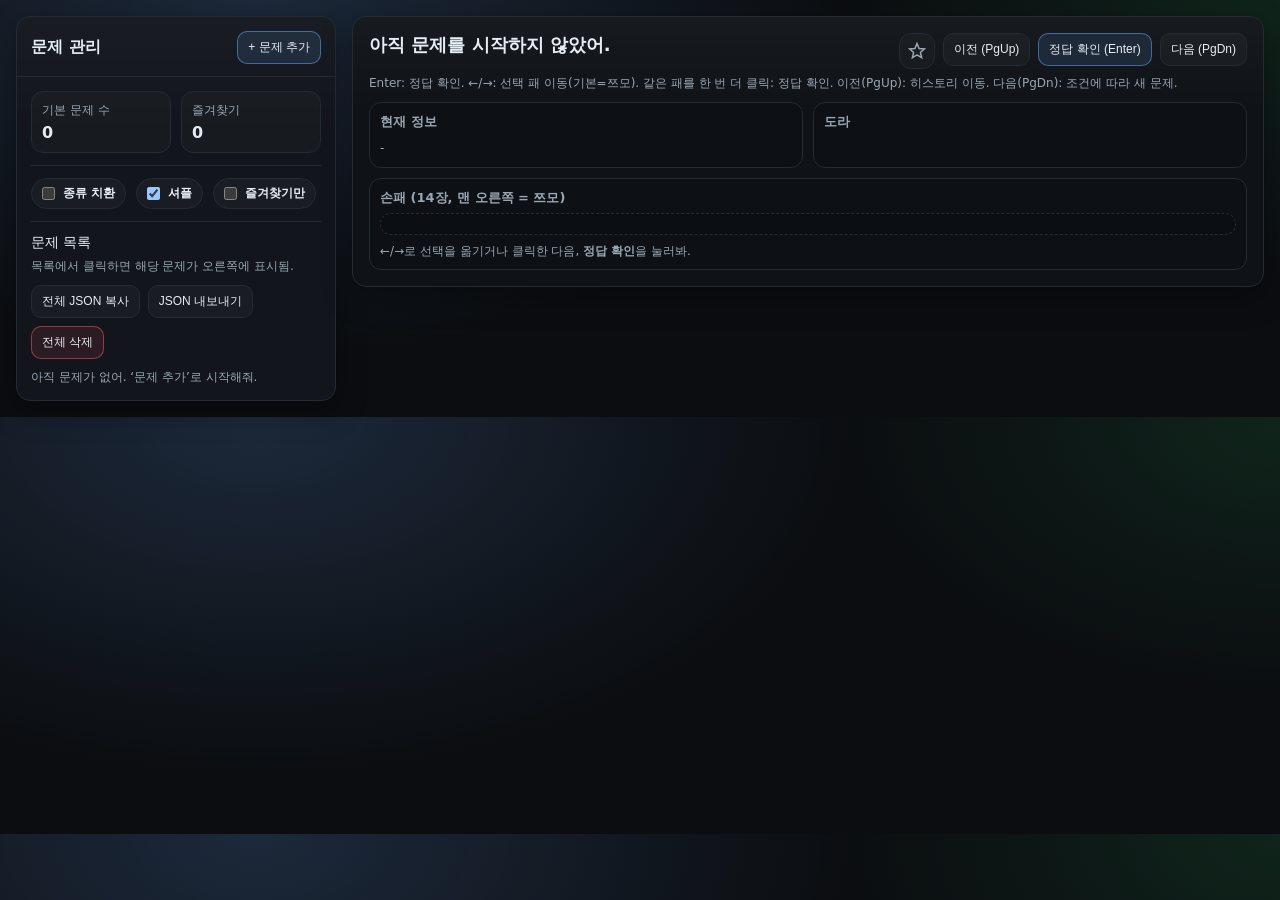
==== commit feac102e: "dora arrange, tsumo highlight" ====
--- a/index.html
+++ b/index.html
@@ -23,7 +23,6 @@
     }
     a{color:var(--accent); text-decoration:none}
     a:hover{text-decoration:underline}
-    code{padding:2px 6px; border:1px solid var(--line); border-radius:8px; background: rgba(255,255,255,.03)}
     .app{
       display:grid;
       grid-template-columns: 320px 1fr;
@@ -180,6 +179,16 @@
       border-color: rgba(106,169,255,.4);
     }
 
+    /* Back 패 */
+    .tileFace.back{
+      background-image: url("https://raw.githubusercontent.com/FluffyStuff/riichi-mahjong-tiles/master/Regular/Back.svg");
+    }
+
+    /* 쯔모패 선택/정답/오답 하이라이트 위치 보정 */
+    .tileBtn.tsumo.selected::after{ transform: translateY(-6px); }
+    .tileBtn.tsumo.correct::after,
+    .tileBtn.tsumo.wrong::after{ transform: translateY(-6px); }
+
     .result{
       margin-top:12px;
       border:1px solid var(--line);
@@ -208,6 +217,15 @@
     }
     .box h3{margin:0 0 6px; font-size:13px; color:var(--muted); font-weight:700}
     .box .big{font-size:14px; line-height:1.5; white-space:pre-wrap}
+
+    /* 도라 박스: 5패 우측정렬 */
+    .doraTiles{
+      display:flex;
+      justify-content:flex-end;
+      align-items:flex-end;
+      gap:6px;
+      flex-wrap:wrap;
+    }
 
     /* 체크박스+레이블 공통 스타일 */
     .swapLabel{
@@ -295,14 +313,6 @@
     input::placeholder, textarea::placeholder{color: rgba(154,166,178,.65)}
     .help{font-size:12px; color: var(--muted)}
     .footerNote{font-size:12px; color: var(--muted); line-height:1.4}
-    .pill{
-      padding:7px 10px;
-      border-radius: 999px;
-      border:1px solid var(--line);
-      background: rgba(255,255,255,.02);
-      font-size:12px;
-      color: var(--muted);
-    }
 
     #problemList{
       max-height: 52vh;
@@ -347,7 +357,7 @@
 
         <div class="col">
           <div class="row">
-            <label class="swapLabel" title="수패, 객풍패, 삼원패를 무작위로 치환합니다. (종류 치환이 켜져있으면 모든 순열 가능)">
+            <label class="swapLabel" title="수패, 객풍패, 삼원패를 무작위로 치환합니다.">
               <input type="checkbox" id="toggleRandomize" />
               종류 치환
             </label>
@@ -407,10 +417,15 @@
           Enter: 정답 확인. ←/→: 선택 패 이동(기본=쯔모). 같은 패를 한 번 더 클릭: 정답 확인. 이전(PgUp): 히스토리 이동. 다음(PgDn): 조건에 따라 새 문제.
         </div>
 
-        <div class="twoCol" style="grid-template-columns: 1fr;">
+        <div class="twoCol">
           <div class="box">
             <h3>현재 정보</h3>
-            <div class="rowLine" id="doraBox"></div>
+            <div class="rowLine" id="metaBox"></div>
+          </div>
+
+          <div class="box">
+            <h3>도라</h3>
+            <div class="rowLine doraTiles" id="doraIndicatorBox"></div>
           </div>
         </div>
 
@@ -466,8 +481,8 @@
           </div>
 
           <div class="field">
-            <label>도라표지패</label>
-            <input id="fDora" placeholder="예: 9s / 0p / 7z" />
+            <label>도라표지패 (1~5개)</label>
+            <input id="fDora" placeholder="예: 9s / 9s,1m / 9s1m3z (최대 5개)" />
             <div class="help">m/p/s/z 표기. 적5는 0.</div>
           </div>
 
@@ -494,33 +509,25 @@
             <textarea id="fExplanation" placeholder="해설을 여기에 적어도 되고, 링크만 넣어도 돼."></textarea>
           </div>
 
-          <!-- ✅ 일괄 추가하기 섹션 -->
           <div class="field" style="grid-column: 1 / -1">
             <div class="hr"></div>
             <label>일괄 추가하기 (JSON)</label>
             <div class="row" style="align-items:stretch">
               <input id="bulkJsonText" placeholder='여기에 JSON 배열을 붙여넣기 (예: [{"title":"...",...}, ...])' style="flex:1" />
-              <button class="btn small" id="btnBulkImport">일괄 추가</button>
+              <button class="btn primary" id="btnBulkImport">일괄 추가</button>
               <button class="btn small" id="btnAttachJson">json 파일 첨부</button>
               <input type="file" id="jsonFileInput" accept="application/json,.json" style="display:none" />
             </div>
-            <div class="help">붙여넣기/파일첨부 후 “일괄 추가”를 누르면 여러 문제가 추가돼. (저장 버튼은 단일 추가)</div>
+            <div class="help">붙여넣기/파일첨부 후 “일괄 추가”를 누르면 여러 문제가 추가돼. (저장 버튼도 일괄 추가를 우선 처리함)</div>
           </div>
         </div>
 
-        <div class="hr"></div>
-
-        <div class="row" style="justify-content:space-between">
-          <div class="footerNote">※ 패효율 iframe은 정답 확인 시 자동 표시됨.</div>
-          <div class="row">
-            <button class="btn small" id="btnCopyCurrentJsonInModal">현재 JSON 복사</button>
-          </div>
-        </div>
       </div>
 
       <div class="ft">
         <div class="muted">저장 시 로컬스토리지에 보관됨.</div>
         <div class="row">
+          <button class="btn small" id="btnCopyCurrentJsonInModal">현재 JSON 복사</button>
           <button class="btn" id="btnCancelModal">취소</button>
           <button class="btn primary" id="btnSave">저장</button>
         </div>
@@ -529,11 +536,11 @@
   </div>
 
 <script>
+/* ===== Tileset (GitHub raw) ===== */
 const TILESET = {
   base: "https://raw.githubusercontent.com/FluffyStuff/riichi-mahjong-tiles/master/Regular/",
   ext: "svg",
 };
-
 function tileAssetNameFromCode(code){
   const m = String(code).match(/^([0-9])([mpsz])$/);
   if(!m) return null;
@@ -554,7 +561,8 @@
   return `${TILESET.base}${name}.${TILESET.ext}`;
 }
 
-const LS_KEY = "nanikiru.baseProblems.v1";
+/* ===== Storage ===== */
+const LS_KEY = "nanikiru.baseProblems.v2";
 function loadBaseProblems(){
   try{
     const raw = localStorage.getItem(LS_KEY);
@@ -564,6 +572,7 @@
     for(const p of arr){
       if(!p.id) p.id = crypto.randomUUID();
       if(typeof p.isFavorite !== "boolean") p.isFavorite = !!p.isFavorite;
+      if(!("doraIndicator" in p)) p.doraIndicator = "";
     }
     return arr;
   }catch{ return []; }
@@ -572,13 +581,15 @@
   localStorage.setItem(LS_KEY, JSON.stringify(arr));
 }
 
+/* ===== Parsing ===== */
 const SUITS = new Set(["m","p","s","z"]);
 const WIND_KR = ["동","남","서","북"];
-function cleanMpsz(str){
-  return (str||"").trim().replace(/\s+/g,"").replace(/\|/g,"");
+
+function cleanTileString(str){
+  return (str||"").trim().replace(/\s+/g,"").replace(/[|,]/g,"");
 }
 function parseMpszHand(handStr){
-  const s = cleanMpsz(handStr);
+  const s = cleanTileString(handStr);
   let digits = "";
   const tiles = [];
   for(const ch of s){
@@ -594,15 +605,21 @@
   if(digits) throw new Error("마지막에 m/p/s/z가 빠졌어.");
   return tiles;
 }
-function isTileCode(t){
-  return /^[0-9][mpsz]$/.test(t);
-}
-function normalizeRound(roundStr){ return roundStr; }
+function isTileCode(t){ return /^[0-9][mpsz]$/.test(t); }
+
+function parseTileList(str, max=5){
+  const s = String(str ?? "").trim();
+  const matches = s.match(/[0-9][mpsz]/g);
+  if(!matches) return [];
+  return matches.slice(0, max);
+}
+
 function tenhouUrlFromHand(handStr){
-  const q = encodeURIComponent(cleanMpsz(handStr));
+  const q = encodeURIComponent(cleanTileString(handStr));
   return `https://tenhou.net/2/?q=${q}`;
 }
 
+/* ===== Display order (만-통-삭-자 + 쯔모) ===== */
 const SUIT_PRIORITY = { m: 0, p: 1, s: 2, z: 3 };
 function sortKey(tile){
   const num = parseInt(tile[0], 10);
@@ -626,11 +643,15 @@
   return [...rest, tsumo];
 }
 
-/* ===== 종류 치환: 모든 순열(완전 랜덤) =====
-   - 수패: m/p/s 3! = 6
-   - 삼원패: 5z/6z/7z 3! = 6
-   - 풍패: 객풍(= roundWind, seatWind 제외한 2개) 2! = 2 (또는 고정이면 그대로)
-*/
+/* ===== 종류 치환(모든 순열) ===== */
+function permutations3(arr){
+  const [a,b,c] = arr;
+  return [
+    [a,b,c],[a,c,b],
+    [b,a,c],[b,c,a],
+    [c,a,b],[c,b,a],
+  ];
+}
 function roundWindFromRound(roundStr){
   if(String(roundStr).startsWith("동")) return "1z";
   if(String(roundStr).startsWith("남")) return "2z";
@@ -639,6 +660,17 @@
 function seatWindToZ(seatWindKr){
   const idx = WIND_KR.indexOf(seatWindKr);
   return `${idx+1}z`;
+}
+function windMapsForBase(base){
+  const fixed = new Set([roundWindFromRound(base.round), seatWindToZ(base.seatWind)]);
+  const winds = ["1z","2z","3z","4z"];
+  const free = winds.filter(w => !fixed.has(w));
+  if(free.length !== 2) return [{}];
+  const [x,y] = free;
+  return [
+    {},
+    { [x]: y, [y]: x }
+  ];
 }
 function applyMappingToTile(tile, map){
   const m = tile.match(/^([0-9])([mpsz])$/);
@@ -672,49 +704,30 @@
   const mapped = tiles.map(t => applyMappingToTile(t, map));
   return tilesToMpszString(mapped);
 }
-function randomPermutation(arr){
-  const a = [...arr];
-  for(let i=a.length-1;i>0;i--){
-    const j = Math.floor(Math.random()*(i+1));
-    [a[i],a[j]] = [a[j],a[i]];
-  }
-  return a;
-}
-function makeRandomMapForProblem(base){
-  const suits = ["m","p","s"];
-  const perm = randomPermutation(suits);
-  const suitMap = { m: perm[0], p: perm[1], s: perm[2] };
-
-  const dragons = ["5z","6z","7z"];
-  const dperm = randomPermutation(dragons);
-  const dragonMap = { "5z": dperm[0], "6z": dperm[1], "7z": dperm[2] };
-
-  const fixed = new Set([roundWindFromRound(base.round), seatWindToZ(base.seatWind)]);
-  const winds = ["1z","2z","3z","4z"];
-  const free = winds.filter(w => !fixed.has(w));
-  const windMap = {};
-  if(free.length === 2){
-    // 2! 전체 순열
-    if(Math.random() < 0.5){
-      windMap[free[0]] = free[1];
-      windMap[free[1]] = free[0];
-    }
-  }
-  return { suit: suitMap, dragon: dragonMap, wind: windMap };
-}
-function makeVariantProblem(base){
-  const map = makeRandomMapForProblem(base);
+function parseAnswerList(answerStr){
+  const s = String(answerStr || "");
+  const matches = s.match(/[0-9][mpsz]/g);
+  return matches ? [...new Set(matches)] : [];
+}
+function makeVariantProblemWithMap(base, map){
   const v = structuredClone(base);
   v._isVariant = true;
   v._baseId = base.id;
   v._map = map;
+
   v.hand = applyMappingToHandStr(base.hand, map);
-  v.answer = applyMappingToTile(base.answer, map);
-  v.doraIndicator = applyMappingToTile(base.doraIndicator, map);
+
+  const ans = parseAnswerList(base.answer);
+  v.answer = (ans.length ? ans : [base.answer]).map(t => applyMappingToTile(t, map)).join(",");
+
+  v.doraIndicator = parseTileList(base.doraIndicator, 5)
+    .map(t => applyMappingToTile(t, map))
+    .join(",");
+
   return v;
 }
 
-/* ===== 상태 ===== */
+/* ===== State ===== */
 let baseProblems = loadBaseProblems();
 let quizPool = [];
 let history = [];
@@ -725,46 +738,54 @@
 
 const $ = (id)=>document.getElementById(id);
 
-/* ===== 필터/모드 ===== */
 function favoritesOnlyOn(){ return $("toggleFavOnly")?.checked; }
 function shuffleOn(){ return $("toggleShuffle")?.checked; }
 
-/* ===== 풀 빌드(종류 치환 on => 변형 생성) ===== */
 function rebuildQuizPool(){
   const enable = $("toggleRandomize").checked;
   const pool = [];
+
+  if(!enable){
+    for(const p of baseProblems) pool.push({...p, _isVariant:false});
+    quizPool = pool;
+    return;
+  }
+
+  const suitPerms = permutations3(["m","p","s"]);
+  const dragonPerms = permutations3(["5z","6z","7z"]);
+
   for(const p of baseProblems){
     pool.push({...p, _isVariant:false});
-    if(enable){
-      // ✅ 드롭다운 제거: 항상 "모든 순열 가능" -> 실제 구현은 "매번 랜덤 맵"으로 변형을 1개씩 생성해도 되지만
-      // 셔플이 켜져있는 동안 충분히 다양한 변형이 나오도록 적당히 여러개 생성
-      for(let i=0;i<12;i++) pool.push(makeVariantProblem(p)); // 12개면 체감 충분
+
+    const windMaps = windMapsForBase(p);
+    for(const sp of suitPerms){
+      const suitMap = { m: sp[0], p: sp[1], s: sp[2] };
+      for(const dp of dragonPerms){
+        const dragonMap = { "5z": dp[0], "6z": dp[1], "7z": dp[2] };
+        for(const wm of windMaps){
+          const map = { suit: suitMap, dragon: dragonMap, wind: wm };
+          pool.push(makeVariantProblemWithMap(p, map));
+        }
+      }
     }
   }
   quizPool = pool;
 }
 
-/* ===== 선택 가능한 기본 리스트(순차용) ===== */
 function getActiveBaseList(){
   return favoritesOnlyOn()
     ? baseProblems.filter(p => !!p.isFavorite)
     : baseProblems;
 }
-
-/* ===== 셔플용 풀(필터 적용, 변형 포함) ===== */
 function getActivePoolForShuffle(){
   if(!favoritesOnlyOn()) return quizPool;
   const favIds = new Set(baseProblems.filter(p=>p.isFavorite).map(p=>p.id));
   return quizPool.filter(q => q._isVariant ? favIds.has(q._baseId) : favIds.has(q.id));
 }
-
-/* ===== 현재 문제의 "기본 문제 id" ===== */
 function baseIdOf(q){
   if(!q) return null;
   return q._isVariant ? q._baseId : q.id;
 }
-
-/* ===== 다음 문제 선택 ===== */
 function pickRandom(pool, avoidBaseId=null){
   if(pool.length === 0) return null;
   if(pool.length === 1) return pool[0];
@@ -799,7 +820,7 @@
   }
 }
 
-/* ===== UI ===== */
+/* ===== UI helpers ===== */
 function setStats(){
   $("statBase").textContent = baseProblems.length;
   $("statFav").textContent = baseProblems.filter(p=>p.isFavorite).length;
@@ -824,7 +845,6 @@
   const ref = getBaseProblemRefFromAny(q);
   setStarButtonVisual(ref ? !!ref.isFavorite : false);
 }
-
 function loadSpecificProblem(baseProblem){
   if(!baseProblem) return;
   history = [{...baseProblem, _isVariant:false}];
@@ -938,12 +958,27 @@
   btn.appendChild(face);
   return btn;
 }
+function makeBackTile(){
+  const btn = document.createElement("button");
+  btn.className = "tileBtn";
+  btn.type = "button";
+  btn.disabled = true;
+  btn.style.cursor = "default";
+
+  const face = document.createElement("div");
+  face.className = "tileFace back";
+  btn.appendChild(face);
+  return btn;
+}
 
 function setCardEmpty(){
   $("qTitle").textContent = "아직 문제를 시작하지 않았어.";
   $("qMeta").innerHTML = "";
   $("tiles").innerHTML = "";
-  $("doraBox").innerHTML = `<span class="muted">-</span>`;
+
+  $("metaBox").innerHTML = `<span class="muted">-</span>`;
+  $("doraIndicatorBox").innerHTML = "";
+
   $("result").style.display = "none";
   $("btnReveal").disabled = true;
   $("btnNext").disabled = true;
@@ -962,13 +997,6 @@
   const b = all.find(x => Number(x.dataset.index) === selectedIndex);
   if(b) b.classList.add("selected");
 }
-
-function parseAnswerList(answerStr){
-  const s = String(answerStr || "");
-  const matches = s.match(/[0-9][mpsz]/g);
-  return matches ? [...new Set(matches)] : [];
-}
-
 function escapeHtml(s){
   return String(s)
     .replaceAll("&","&amp;")
@@ -978,7 +1006,6 @@
     .replaceAll("'","&#39;");
 }
 
-/* Enter / 버튼 / 재클릭 */
 function attemptReveal(){
   const p = history[idx];
   if(!p) return;
@@ -1021,36 +1048,39 @@
     $("qMeta").appendChild(sp);
   }
 
-  $("doraBox").innerHTML = "";
-
+  /* 현재 정보 */
+  $("metaBox").innerHTML = "";
   const b1 = document.createElement("span");
   b1.className = "badge";
   b1.textContent = p.round;
-  $("doraBox").appendChild(b1);
+  $("metaBox").appendChild(b1);
 
   const b2 = document.createElement("span");
   b2.className = "badge";
   b2.textContent = `${p.turn}순`;
-  $("doraBox").appendChild(b2);
+  $("metaBox").appendChild(b2);
 
   const b3 = document.createElement("span");
   b3.className = "badge";
   b3.textContent = `자풍 ${p.seatWind}`;
-  $("doraBox").appendChild(b3);
-
-  if(p.doraIndicator && isTileCode(p.doraIndicator)){
-    $("doraBox").appendChild(tileEl(p.doraIndicator, {tsumo:false}));
-    const t = document.createElement("span");
-    t.className = "badge";
-    t.textContent = p.doraIndicator;
-    $("doraBox").appendChild(t);
-  }else{
-    const m = document.createElement("span");
-    m.className = "muted";
-    m.textContent = "도라표지패가 없거나 형식이 잘못됨";
-    $("doraBox").appendChild(m);
-  }
-
+  $("metaBox").appendChild(b3);
+
+  /* 도라: 최대 5개 (입력된 개수만 공개, 나머지 Back) */
+  $("doraIndicatorBox").innerHTML = "";
+  const MAX_DORA_INDICATORS = 5;
+  const doraList = parseTileList(p.doraIndicator, MAX_DORA_INDICATORS);
+
+  for(const t of doraList){
+    const d = tileEl(t, {tsumo:false});
+    d.disabled = true;
+    d.style.cursor = "default";
+    $("doraIndicatorBox").appendChild(d);
+  }
+  for(let i=doraList.length; i<MAX_DORA_INDICATORS; i++){
+    $("doraIndicatorBox").appendChild(makeBackTile());
+  }
+
+  /* 손패 */
   const tiles = orderTilesForDisplay(p.hand);
   $("tiles").innerHTML = "";
 
@@ -1060,6 +1090,7 @@
 
     btn.addEventListener("click", ()=>{
       if(revealed) return;
+
       if(selectedIndex === i){
         attemptReveal();
         return;
@@ -1072,7 +1103,7 @@
     $("tiles").appendChild(btn);
   });
 
-  selectedIndex = tiles.length ? tiles.length - 1 : null;
+  selectedIndex = tiles.length ? tiles.length - 1 : null; // 기본=쯔모
   selected = (selectedIndex !== null) ? tiles[selectedIndex] : null;
   highlightSelectedTile();
 
@@ -1082,7 +1113,6 @@
 function reveal(){
   const p = history[idx];
   if(!p) return;
-
   if(revealed) return;
   revealed = true;
   $("btnReveal").disabled = true;
@@ -1108,21 +1138,22 @@
   }
 
   const tenhou = tenhouUrlFromHand(p.hand) + "#m2";
+  const doraDisp = parseTileList(p.doraIndicator, 5).join(",") || "-";
 
   $("result").style.display = "flex";
   $("result").innerHTML = `
     <div class="rowLine">
       <span class="badge ${ok ? "good":"bad"}">${ok ? "정답!" : "오답"}</span>
-      <span class="badge">내 선택: <b>${selected}</b></span>
+      <span class="badge">내 선택: <b>${escapeHtml(selected)}</b></span>
       <span class="badge">정답: <b>${escapeHtml(answers.length ? answers.join(", ") : p.answer)}</b></span>
-      <span class="badge">도라표지: <b>${p.doraIndicator || "-"}</b></span>
+      <span class="badge">도라표지: <b>${escapeHtml(doraDisp)}</b></span>
     </div>
 
     <div class="rowLine" style="margin-top:2px">
       <span class="badge">해설 링크</span>
       ${
         p.explanationLink
-          ? `<a href="${p.explanationLink}" target="_blank" rel="noreferrer">${p.explanationLink}</a>`
+          ? `<a href="${p.explanationLink}" target="_blank" rel="noreferrer">${escapeHtml(p.explanationLink)}</a>`
           : `<span class="muted">없음</span>`
       }
     </div>
@@ -1134,7 +1165,7 @@
       </div>
 
       <div class="box">
-        <h3>패효율 (Tenhou iframe)</h3>
+        <h3>패효율 (Tenhou)</h3>
         <iframe
           title="Tenhou"
           src="${tenhou}"
@@ -1142,16 +1173,12 @@
           loading="lazy"
           referrerpolicy="no-referrer"
         ></iframe>
-        <div class="muted" style="margin-top:6px">
-          ※ iframe 내부 텍스트 자동 복사/읽기는 동일 출처 정책 때문에 불가.
-        </div>
       </div>
     </div>
   `;
   $("btnNext").disabled = false;
 }
 
-/* ===== 다음/이전 ===== */
 function nextByMode(){
   const q = chooseNextQuestion();
   if(!q){
@@ -1169,7 +1196,7 @@
   renderCurrent();
 }
 
-/* ===== 모달 ===== */
+/* ===== Modal ===== */
 function openModal(){
   $("modalOverlay").classList.add("show");
   $("modalOverlay").setAttribute("aria-hidden","false");
@@ -1193,27 +1220,33 @@
 
 function validateAndBuildProblem(raw){
   const title = (raw.title ?? "").toString().trim();
-  const round = normalizeRound((raw.round ?? "동1국").toString());
+  const round = (raw.round ?? "동1국").toString();
   const turn = parseInt(raw.turn ?? 1, 10) || 1;
   const seatWind = (raw.seatWind ?? "동").toString();
-  const dora = cleanMpsz(raw.doraIndicator ?? "");
-  const hand = cleanMpsz(raw.hand ?? "");
+
+  const doraRaw = String(raw.doraIndicator ?? "").trim();
+  const doraList = parseTileList(doraRaw, 5);
+
+  const hand = cleanTileString(raw.hand ?? "");
   const answer = String(raw.answer ?? "");
+
   const explanationLink = (raw.explanationLink ?? "").toString();
   const explanation = (raw.explanation ?? "").toString();
   const isFavorite = !!raw.isFavorite;
 
   const tiles = parseMpszHand(hand);
   if(tiles.length !== 14) throw new Error("손패 14장 아님");
+
   const answers = parseAnswerList(answer);
   if(answers.length === 0) throw new Error("정답 형식 오류");
-  if(!isTileCode(dora)) throw new Error("도라표지패 형식 오류");
+
+  if(doraList.length < 1 || doraList.length > 5) throw new Error("도라표지패는 1~5개여야 해.");
   if(!WIND_KR.includes(seatWind)) throw new Error("자풍 오류");
 
   return {
     id: crypto.randomUUID(),
     title, round, turn, seatWind,
-    doraIndicator: dora,
+    doraIndicator: doraList.join(","), // 표준 저장
     hand,
     answer: answers.join(","),
     explanationLink, explanation,
@@ -1221,16 +1254,54 @@
   };
 }
 
+function importProblemsArray(arr){
+  const imported = [];
+  for(const raw of arr){
+    try{
+      const p = validateAndBuildProblem(raw);
+      imported.push(p);
+    }catch{}
+  }
+  if(imported.length === 0){
+    alert("유효한 문제를 하나도 가져오지 못했어. (손패14장/정답/도라 형식 확인)");
+    return 0;
+  }
+  baseProblems = [...imported, ...baseProblems];
+  saveBaseProblems(baseProblems);
+  setStats();
+  renderProblemList();
+  ensureCurrentStillSelectable();
+  return imported.length;
+}
+function importFromText(txt){
+  let data;
+  try{ data = JSON.parse(txt); }
+  catch{ alert("JSON 파싱 실패"); return; }
+  const arr = Array.isArray(data) ? data : (Array.isArray(data.problems) ? data.problems : null);
+  if(!arr){ alert("가져올 JSON이 배열 형태가 아니야."); return; }
+  const n = importProblemsArray(arr);
+  if(n>0) alert(`${n}개 문제를 가져왔어.`);
+}
+
 function saveFromForm(){
+  // 저장 버튼은 "일괄 추가"가 있으면 우선 처리
+  const bulk = $("bulkJsonText").value.trim();
+  if(bulk){
+    importFromText(bulk);
+    $("bulkJsonText").value = "";
+    closeModal();
+    return;
+  }
+
   try{
     const obj = {
       title: $("fTitle").value.trim(),
       round: $("fRound").value,
       turn: parseInt($("fTurn").value, 10) || 1,
       seatWind: $("fSeatWind").value,
-      doraIndicator: cleanMpsz($("fDora").value),
-      hand: cleanMpsz($("fHand").value),
-      answer: cleanMpsz($("fAnswer").value),
+      doraIndicator: $("fDora").value.trim(),
+      hand: $("fHand").value.trim(),
+      answer: $("fAnswer").value.trim(),
       explanationLink: $("fLink").value.trim(),
       explanation: $("fExplanation").value,
       isFavorite: false,
@@ -1247,7 +1318,6 @@
   }
 }
 
-/* ===== JSON I/O ===== */
 function exportJsonArrayForUser(){
   return baseProblems.map(p => ({
     title: p.title || "",
@@ -1283,16 +1353,15 @@
   a.remove();
   URL.revokeObjectURL(url);
 }
-
 async function copyCurrentJsonFromForm(){
   const obj = {
     title: $("fTitle").value.trim(),
-    round: normalizeRound($("fRound").value),
+    round: $("fRound").value,
     turn: parseInt($("fTurn").value, 10) || 1,
     seatWind: $("fSeatWind").value,
-    doraIndicator: cleanMpsz($("fDora").value),
-    hand: cleanMpsz($("fHand").value),
-    answer: cleanMpsz($("fAnswer").value),
+    doraIndicator: $("fDora").value.trim(),
+    hand: $("fHand").value.trim(),
+    answer: $("fAnswer").value.trim(),
     explanationLink: $("fLink").value.trim(),
     explanation: $("fExplanation").value,
     isFavorite: false
@@ -1306,45 +1375,49 @@
   }
 }
 
-function importProblemsArray(arr){
-  const imported = [];
-  for(const raw of arr){
-    try{
-      const p = validateAndBuildProblem(raw);
-      imported.push(p);
-    }catch{}
-  }
-  if(imported.length === 0){
-    alert("유효한 문제를 하나도 가져오지 못했어. (손패14장/정답/도라 형식 확인)");
-    return 0;
-  }
-  baseProblems = [...imported, ...baseProblems];
-  saveBaseProblems(baseProblems);
-  setStats();
-  renderProblemList();
-  ensureCurrentStillSelectable();
-  return imported.length;
-}
-
-function importFromText(txt){
-  let data;
-  try{ data = JSON.parse(txt); }
-  catch{ alert("JSON 파싱 실패"); return; }
-  const arr = Array.isArray(data) ? data : (Array.isArray(data.problems) ? data.problems : null);
-  if(!arr){ alert("가져올 JSON이 배열 형태가 아니야."); return; }
-  const n = importProblemsArray(arr);
-  if(n>0) alert(`${n}개 문제를 가져왔어.`);
-}
-
-/* ===== 입력 포커스 체크 ===== */
+/* ===== Keyboard ===== */
 function isTypingInInput(){
   const el = document.activeElement;
   if(!el) return false;
   const tag = el.tagName;
   return tag === "INPUT" || tag === "TEXTAREA" || el.isContentEditable;
 }
-
-/* ===== 조건 변경 시 현재 문제 유효성 보장 ===== */
+window.addEventListener("keydown", (e)=>{
+  const modalOpen = $("modalOverlay")?.classList.contains("show");
+  if(modalOpen) return;
+  if(isTypingInInput()) return;
+
+  if(e.key === "Enter"){
+    if($("btnReveal") && !$("btnReveal").disabled){
+      e.preventDefault();
+      attemptReveal();
+    }
+  }
+  if(e.key === "PageDown"){
+    const btn = $("btnNext");
+    if(btn && !btn.disabled){ e.preventDefault(); btn.click(); }
+  }
+  if(e.key === "PageUp"){
+    const btn = $("btnPrev");
+    if(btn && !btn.disabled){ e.preventDefault(); btn.click(); }
+  }
+  if(e.key === "ArrowLeft" || e.key === "ArrowRight"){
+    if(revealed) return;
+    const btns = [...$("tiles").querySelectorAll(".tileBtn")];
+    if(btns.length === 0) return;
+
+    if(selectedIndex === null) selectedIndex = btns.length - 1;
+
+    if(e.key === "ArrowLeft") selectedIndex = Math.max(0, selectedIndex - 1);
+    if(e.key === "ArrowRight") selectedIndex = Math.min(btns.length - 1, selectedIndex + 1);
+
+    selected = btns[selectedIndex]?.dataset.tile || selected;
+    highlightSelectedTile();
+    e.preventDefault();
+  }
+});
+
+/* ===== Selection safety ===== */
 function ensureCurrentStillSelectable(){
   const cur = history[idx] || null;
   const activeBase = getActiveBaseList();
@@ -1357,8 +1430,9 @@
   }
 
   if(!cur){
+    rebuildQuizPool();
     const q = shuffleOn()
-      ? (rebuildQuizPool(), pickRandom(getActivePoolForShuffle(), null))
+      ? pickRandom(getActivePoolForShuffle(), null)
       : {...activeBase[0], _isVariant:false};
     history = [q];
     idx = 0;
@@ -1369,8 +1443,9 @@
   const curBaseId = baseIdOf(cur);
   const exists = activeBase.some(p => p.id === curBaseId);
   if(!exists){
+    rebuildQuizPool();
     const q = shuffleOn()
-      ? (rebuildQuizPool(), pickRandom(getActivePoolForShuffle(), null))
+      ? pickRandom(getActivePoolForShuffle(), null)
       : {...activeBase[0], _isVariant:false};
     history = [q];
     idx = 0;
@@ -1378,45 +1453,8 @@
   }
 }
 
-/* ===== 키 바인딩 ===== */
-window.addEventListener("keydown", (e)=>{
-  const modalOpen = $("modalOverlay")?.classList.contains("show");
-  if(modalOpen) return;
-  if(isTypingInInput()) return;
-
-  if(e.key === "Enter"){
-    if($("btnReveal") && !$("btnReveal").disabled){
-      e.preventDefault();
-      attemptReveal();
-    }
-  }
-  if(e.key === "PageDown"){
-    const btn = $("btnNext");
-    if(btn && !btn.disabled){ e.preventDefault(); btn.click(); }
-  }
-  if(e.key === "PageUp"){
-    const btn = $("btnPrev");
-    if(btn && !btn.disabled){ e.preventDefault(); btn.click(); }
-  }
-  if(e.key === "ArrowLeft" || e.key === "ArrowRight"){
-    if(revealed) return;
-    const btns = [...$("tiles").querySelectorAll(".tileBtn")];
-    if(btns.length === 0) return;
-
-    if(selectedIndex === null) selectedIndex = btns.length - 1;
-
-    if(e.key === "ArrowLeft") selectedIndex = Math.max(0, selectedIndex - 1);
-    if(e.key === "ArrowRight") selectedIndex = Math.min(btns.length - 1, selectedIndex + 1);
-
-    selected = btns[selectedIndex]?.dataset.tile || selected;
-    highlightSelectedTile();
-    e.preventDefault();
-  }
-});
-
-/* ===== init ===== */
+/* ===== Init ===== */
 function init(){
-  // 순 드롭다운
   const turnSel = $("fTurn");
   for(let i=1;i<=18;i++){
     const opt = document.createElement("option");
@@ -1435,24 +1473,22 @@
   $("btnSave").addEventListener("click", saveFromForm);
   $("btnCopyCurrentJsonInModal").addEventListener("click", copyCurrentJsonFromForm);
 
-  // ✅ 모달의 일괄 추가
   $("btnBulkImport").addEventListener("click", ()=>{
     const txt = $("bulkJsonText").value.trim();
     if(!txt){ alert("JSON을 붙여넣거나 파일을 첨부해줘."); return; }
     importFromText(txt);
     $("bulkJsonText").value = "";
+    closeModal();
   });
 
-  $("btnAttachJson").addEventListener("click", ()=>{
-    $("jsonFileInput").click();
-  });
+  $("btnAttachJson").addEventListener("click", ()=>{ $("jsonFileInput").click(); });
   $("jsonFileInput").addEventListener("change", async ()=>{
     const f = $("jsonFileInput").files?.[0];
     if(!f) return;
     try{
       const text = await f.text();
       $("bulkJsonText").value = text;
-      alert("파일을 불러왔어. ‘일괄 추가’를 누르면 반영돼.");
+      alert("파일을 불러왔어. ‘일괄 추가’ 또는 ‘저장’을 누르면 반영돼.");
     }catch{
       alert("파일 읽기 실패");
     }finally{
@@ -1490,10 +1526,6 @@
     ensureCurrentStillSelectable();
   });
 
-  $("toggleRandomize").addEventListener("change", ()=>{
-    // 종류치환 on/off는 다음 선택부터 반영(풀은 chooseNextQuestion에서 rebuild됨)
-  });
-
   $("toggleShuffle").addEventListener("change", ()=>{ ensureCurrentStillSelectable(); });
   $("toggleFavOnly").addEventListener("change", ()=>{ ensureCurrentStillSelectable(); });
 
